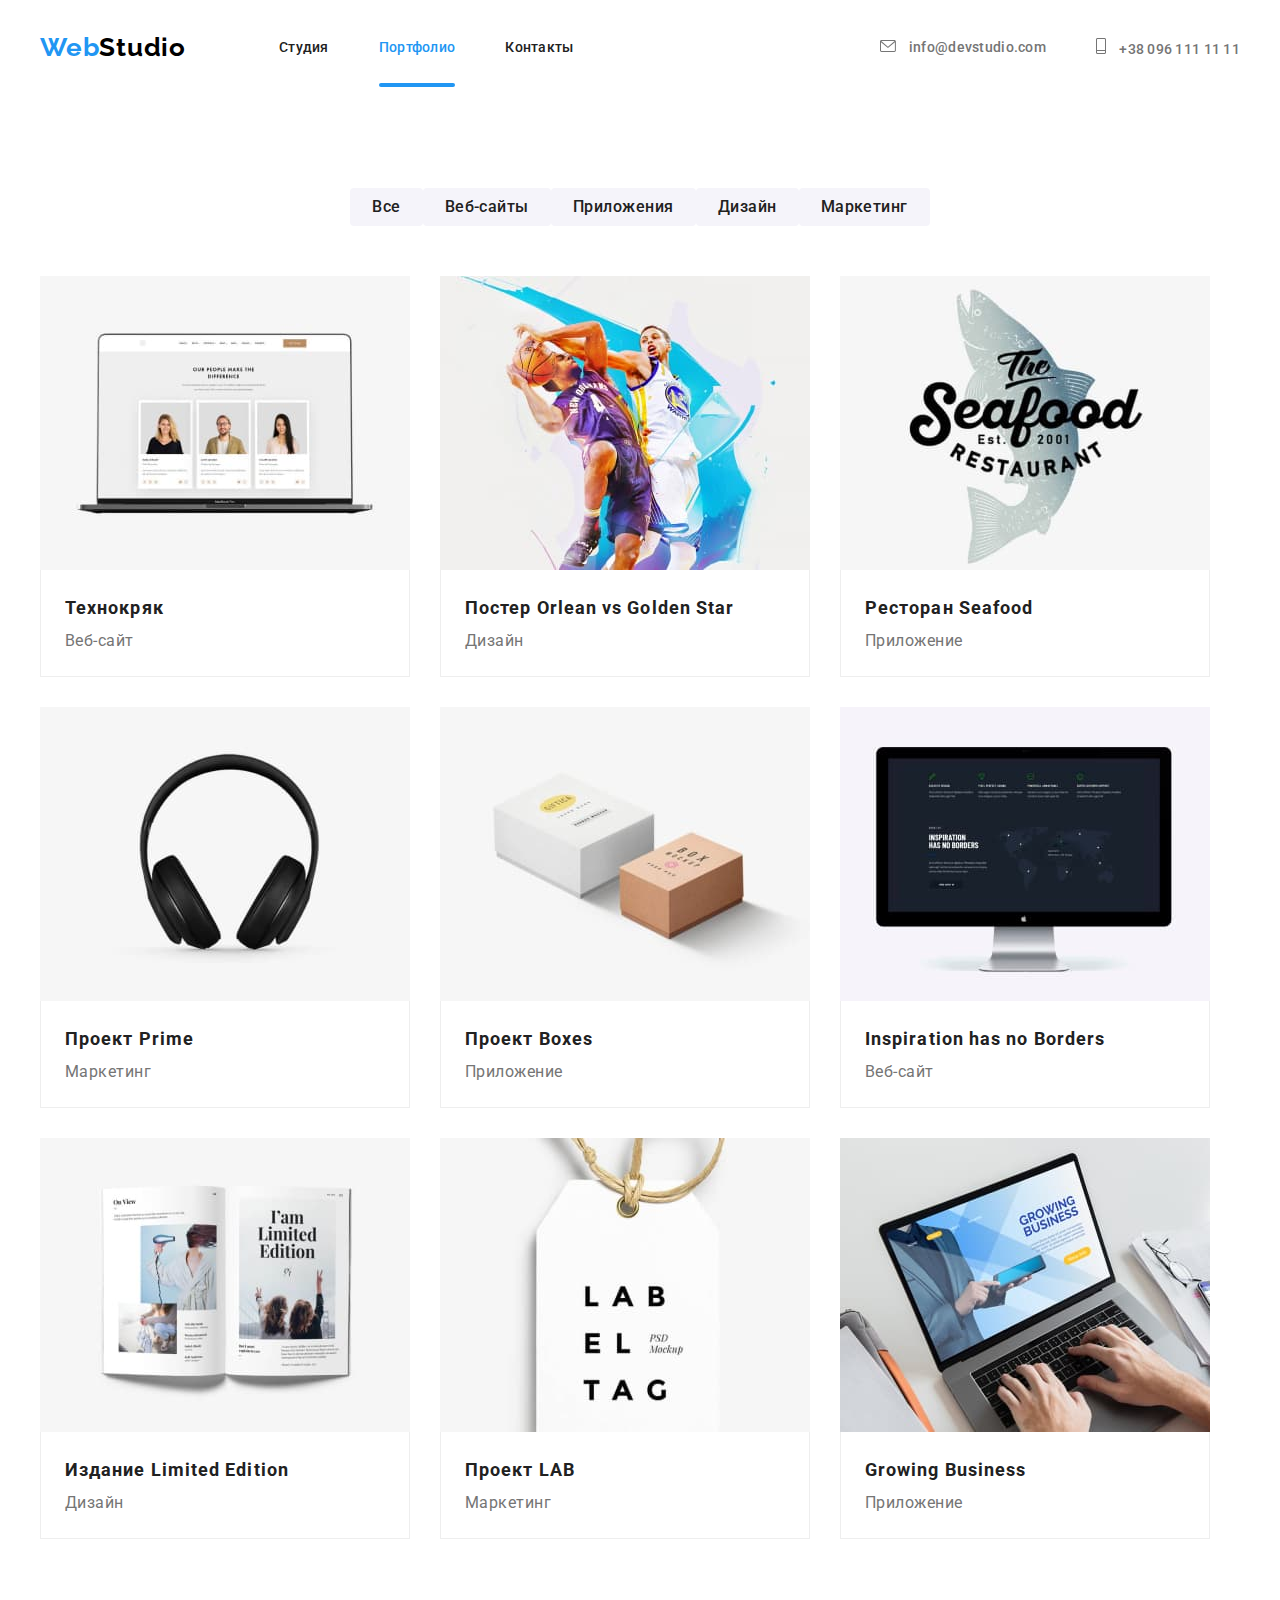
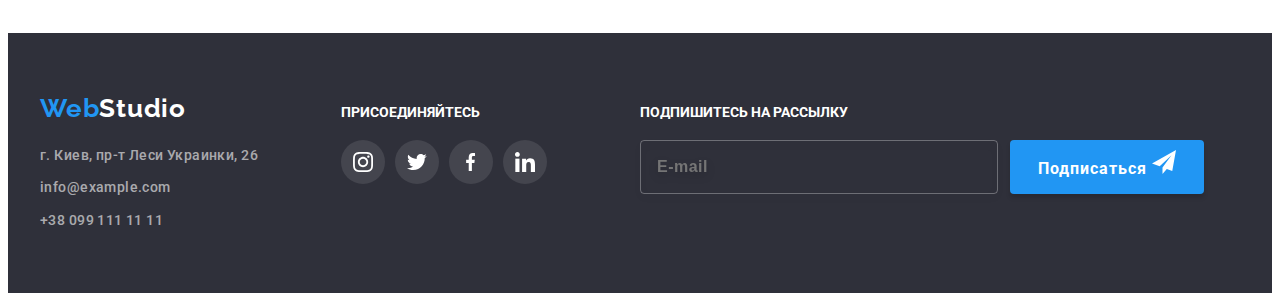
==== portfolio.html @ 8b8e260a "commit" ====
<!DOCTYPE html>
<html lang="ru">

<head>
    <meta charset="UTF-8">
    <meta http-equiv="X-UA-Compatible" content="IE=edge">
    <meta name="viewport" content="width=device-width, initial-scale=1.0">
    <title>Document</title>
    <link href="./css/style.css" rel="stylesheet" type="text/css">
    <link rel="preconnect" href="https://fonts.gstatic.com">
    <link href="https://fonts.googleapis.com/css2?family=Raleway:wght@700&family=Roboto:wght@400;500;700;900&display=swap"
        rel="stylesheet">
    <link rel="stylesheet" href="https://cdnjs.cloudflare.com/ajax/libs/modern-normalize/1.0.0/modern-normalize.min.css"
            integrity="sha512-ISS7cAi1PEhQ8jnbJpJZMd29NlhNj4AWYyLOSp2CE/CsHxTCu+r+t0D2yoJudVrd0/8fTVPUVDzY5Tvli75u/g=="
            crossorigin="anonymous" />
    <link rel="stylesheet" href="https://cdnjs.cloudflare.com/ajax/libs/animate.css/4.1.1/animate.min.css"/>
    <link href="./css/main.min.css" rel="stylesheet" type="text/css">
</head>

    <body>
        <header class="header">
            <div class="container header__container">
                <nav class="navigation"> 
                    <a href="index.html" lang="en" class="link logo">Web<span class="logo_black">Studio</span></a>
                    <ul class="list navigation__list">
                        <li  class="navigation__item "><a class="navigation__link link" href="./index.html">Студия</a></li>
                        <li  class="navigation__item "><a class="navigation__link link navigation__list--current" href="./portfolio.html">Портфолио</a></li>
                        <li  class="navigation__item "><a class="navigation__link link" href="">Контакты</a></li>
                    </ul>
                </nav>
                <ul class="contact__list">
                    <li  class="navigation__item">
                        <a class="link " href="mailto:info@devstudio.com">
                            <svg class="contact__list-icon mail">
                                <use href="./images/sprite.svg#icon-mail"></use>
                            </svg>
                            info@devstudio.com
                        </a>
                    </li>
                    <li  class="navigation__item">
                        <a class="link" href="tel:+380961111111">
                            <svg class="contact__list-icon tel">
                                <use href="./images/sprite.svg#icon-tel"></use>
                            </svg>
                            +38 096 111 11 11</a>
                    </li>
                </ul>
            </div>
        </header>

        <main>
            <section class="main-section">
                <div class="container">
                    <h1 style="display: none;" class="main-section__header" >Портфолио</h1>

                    <!-- buttons -->
                    <ul class="list buttons__list">
                        <li class=""><button class="buttons__item" type="button"> Все </button></li>
                        <li class=""><button class="buttons__item" type="button"> Веб-сайты </button></li>
                        <li class=""><button class="buttons__item" type="button"> Приложения </button></li>
                        <li class=""><button class="buttons__item" type="button"> Дизайн </button></li>
                        <li class=""><button class="buttons__item" type="button"> Маркетинг</button></li>
                        
                    </ul>
                    
                    <!-- portfolio -->
                    <ul class="list potrtfolio__list">
                        <li class=" potrtfolio__item">
                            <a href="" class="potrtfolio__link link">
                                <div class="potrtfolio__list-img">
                                <img src="./images/imgproject-1.jpg" alt="Відкритий веб-сайт" width="370" height="294">
                                <p class="overlay">Технокряк это современная площадка распространения коронавируса. 
                                    Компании используют эту платформу для цифрового шпионажа
                                    и атак на защищённые сервера конкурентов.</p>
                                </div>
                                <div class="potrtfolio__item-text">
                                    <h3 class="header-item">Технокряк</h3>
                                    <p class="text">Веб-сайт</p>
                                </div>
                            </a>
                        </li>

                        <li class=" potrtfolio__item">
                            <a href="" class="potrtfolio__link link">
                                <div class="potrtfolio__list-img">
                                <img src="./images/imgproject-2.jpg" alt="Постер з баскетболістами" width="370" height="294">
                                <p class="overlay"></p>
                                </div>
                                <div class="potrtfolio__item-text">
                                <h3 class="header-item">Постер <span lang="en">Orlean vs Golden Star</span></h3>
                                <p class="text">Дизайн</p>
                                </div>
                             </a>
                        </li>
                        <li class=" potrtfolio__item">
                            <a href="" class="potrtfolio__link link">
                                <div class="potrtfolio__list-img">
                                <img src="./images/imgproject-3.jpg" alt="Логотип ресторану" width="370" height="294">
                                <p class="overlay"></p>
                                </div>
                                <div class="potrtfolio__item-text">
                                <h3 class="header-item">Ресторан <span lang="en">Seafood</span></h3>
                                <p class="text">Приложение</p>
                                </div>
                            </a>
                        </li>
                        <li class=" potrtfolio__item">
                            <a href="" class="potrtfolio__link link">
                                <div class="potrtfolio__list-img">
                                <img src="./images/imgproject-4.jpg" alt="Навушники" width="370" height="294">
                                <p class="overlay"></p>
                                </div>
                                <div class="potrtfolio__item-text">
                                <h3 class="header-item">Проект <span lang="en">Prime</span></h3>
                                <p class="text">Маркетинг</p>
                                </div>
                            </a>
                        </li>
                        <li class=" potrtfolio__item">
                            <a href="" class="potrtfolio__link link">
                                <div class="potrtfolio__list-img">
                                <img src="./images/imgproject-5.jpg" alt="Паперові коробки" width="370" height="294">
                                <p class="overlay"></p>
                                </div>
                                <div class="potrtfolio__item-text">
                                <h3 class="header-item">Проект <span lang="en">Boxes</span></h3>
                                <p class="text">Приложение</p>
                                </div>
                            </a>
                        </li>
                        <li class=" potrtfolio__item">
                            <a href="" class="potrtfolio__link link">
                                <div class="potrtfolio__list-img">
                                <img src="./images/imgproject-6.jpg" alt="Монітор" width="370" height="294">
                                <p class="overlay"></p>
                                </div>
                                <div class="potrtfolio__item-text">
                                <h3 class="header-item" lang="en">Inspiration has no Borders</h3>
                                <p class="text">Веб-сайт</p>
                                </div>
                            </a>
                        </li>
                        <li class=" potrtfolio__item">
                            <a href="" class="potrtfolio__link link">
                                <div class="potrtfolio__list-img">
                                <img src="./images/imgproject-7.jpg" alt="Журнал" width="370" height="294">
                                <p class="overlay"></p>
                                </div>
                                <div class="potrtfolio__item-text">
                                <h3 class="header-item">Издание <span lang="en">Limited Edition</span> </h3>
                                <p class="text">Дизайн</p>
                                </div>
                            </a>
                        </li>
                        <li class=" potrtfolio__item">
                            <a href="" class="potrtfolio__link link">
                                <div class="potrtfolio__list-img">
                                <img src="./images/imgproject-8.jpg" alt="Логотип" width="370" height="294">
                                <p class="overlay"></p>
                                </div>
                                <div class="potrtfolio__item-text">
                                <h3 class="header-item">Проект <span lang="en">LAB</span></h3>
                                <p class="text">Маркетинг</p>
                                </div>
                            </a>
                        </li>
                        <li class=" potrtfolio__item">
                            <a href="" class="potrtfolio__link link">
                                <div class="potrtfolio__list-img">
                                <img src="./images/imgproject-9.jpg" alt="Розробка додатку" width="370" height="294">
                                <p class="overlay"></p>
                                </div>
                                <div class="potrtfolio__item-text">
                                <h3 class="header-item" lang="en">Growing Business</h3>
                                <p class="text">Приложение</p>
                                </div>
                            </a>
                        </li>
                    </ul>
                </div>
            </section>
        </main>


        <footer class="footer">
            <div class="container">
                <div class="column">
                    <div class="footer-contact">
                    <a href="index.html" lang="en" class="logo link">Web<span class="logo_white">Studio</span></a>
                    <address class="footer-contact__address">
                        <ul class="list footer-contact__list">
                            <li class="footer-contact__item"><a class="link address" href="https://goo.gl/maps/nZ239Puz3LvybMncA" target="_blank" rel="noopener noreferrer">г. Киев, пр-т Леси Украинки, 26</a></li>
                            <li class="footer-contact__item"><a class="link" href="mailto:info@example.com">info@example.com</a></li>
                            <li class="footer-contact__item"><a class="link" href="tel:+380991111111">+38 099 111 11 11</a></li>
                        </ul>
                    </address>
                    </div>   
                    <div class="footer-social">
                    <h1 class="footer__header">присоединяйтесь</h1>
                    <ul class="footer-social__list list">
                        <li class="footer-social__item">
                            <a href="" class="footer-social__link">
                                <svg class="footer-social__icon" width=20px height=20px>
                                    <use href="./images/sprite.svg#icon-instagram"></use>
                                </svg>
                            </a>
                        </li>
                        <li class="footer-social__item">
                            <a href="" class="footer-social__link">
                                <svg class="footer-social__icon" width=20px height=16,25px>
                                    <use href="./images/sprite.svg#icon-twiter"></use>
                                </svg>
                            </a>
                        </li>
                        <li class="footer-social__item">
                        <a href="" class="footer-social__link"> 
                            <svg class="footer-social__icon" width=10px height=20px>
                                    <use href="./images/sprite.svg#icon-fb"></use>
                                </svg>
                            </a>
                        </li>
                        <li class="footer-social__item">
                            <a href="" class="footer-social__link">
                                <svg class="footer-social__icon" width=20px height=20px>
                                    <use href="./images/sprite.svg#icon-linkedin"></use>
                                </svg>
                            </a>
                        </li>
                    </ul>
                    </div>
                    <div class="footer-form">
                    <h1 class="footer__header">Подпишитесь на рассылку</h1>
                    <form class="footer-form__form" method="POST">
                        <input name="user-email" type="email" class="footer-form__form-input" placeholder="E-mail" required >
                        <button type="submit" class="modal__but footer-form__form-btn">Подписаться
                            <svg class="footer-form__icon-send" width=24px height=24px>
                            <use href="./images/sprite.svg#footer-form__icon-send"></use>
                            </svg>
                        </button>
                    </form>
                    </div>
                </div>
            </div>
        </footer>
    </body>
        
</html>
---- css/style.css ----

---- css/main.min.css ----
:root{--accent-color: #2196f3;--text-grey-color: #757575;--text-white-color: #ffffff;--bgraund-grey-color: #2f303a;--clients-logo:#afb1b8}.visually-hidden{position:absolute !important;clip:rect(1px 1px 1px 1px);clip:rect(1px, 1px, 1px, 1px);padding:0 !important;border:0 !important;height:1px !important;width:1px !important;overflow:hidden}h1,h2,h3,h4,h5,h6,p{margin-top:0;margin-bottom:0}ul{margin-top:0;margin-bottom:0;padding-left:0}img{display:block}.link{text-decoration:none;transition-property:color;transition-duration:250ms;transition-timing-function:cubic-bezier(0.4, 0, 0.2, 1)}.list{list-style:none}body{font-family:'Roboto', 'Raleway', sans-serif;color:#212121;font-size:14px}.main-section{padding-top:100px;padding-bottom:94px}.container{width:1200px;padding-left:15px;padding-right:15px;margin:0 auto}.backdrop{position:fixed;top:0;left:0;width:100%;height:100%;background-color:rgba(0,0,0,0.2);z-index:100;opacity:1;visibility:visible;pointer-events:auto;transition:opacity 250ms linear, visibility 250ms linear}.is-hidden{opacity:0;visibility:hidden;pointer-events:none}.modal__but{font-family:inherit;font-style:normal;border:none;background:var(--accent-color);box-shadow:0px 4px 4px rgba(0,0,0,0.15);border-radius:4px;cursor:pointer;color:var(--text-white-color);font-weight:bold;font-size:16px;line-height:1.87;text-align:center;letter-spacing:0.06em}.modal__form{display:flex;flex-direction:column}.modal__head{font-size:20px;font-weight:700;text-align:center;margin-bottom:12px;line-height:2;letter-spacing:0.03em}.modal__form-input{width:100%;height:40px;border:1px solid rgba(33,33,33,0.2);box-sizing:border-box;border-radius:4px;padding-left:42px;transition-property:border-color;transition-duration:250ms;transition-timing-function:cubic-bezier(0.4, 0, 0.2, 1);margin-top:4px}.modal__form-input:focus{border-color:var(--accent-color);outline:none}.modal__form-input:hover{cursor:pointer;outline:none}.modal__form-input:focus+.modal__form-icon{fill:var(--accent-color)}.modal__form-field{font-size:12px;line-height:1.16;letter-spacing:0.01em;color:#757575;position:relative;margin-bottom:10px}.modal__form-icon{position:absolute;width:12px;height:12px;top:50%;left:14px;transition-property:fill;transition-duration:250ms;transition-timing-function:cubic-bezier(0.4, 0, 0.2, 1)}.modal__form-messege{margin-top:4px;width:100%;height:120px;border:1px solid rgba(33,33,33,0.2);box-sizing:border-box;border-radius:4px;resize:none;padding:12px 16px;transition-property:border-color;transition-duration:250ms;transition-timing-function:cubic-bezier(0.4, 0, 0.2, 1)}.modal__form-messege:focus{border-color:var(--accent-color);outline:none}.modal__form-messege::placeholder{font-size:14px;color:rgba(117,117,117,0.5)}.modal__form-checkbox-policy{font-size:14px;line-height:1.7px;color:#757575;margin-left:13px;letter-spacing:0.03em}.modal__form-checkbox-policy::before{display:inline-block;vertical-align:middle;content:"";width:16px;height:15px;border:1px solid;border-color:var(--text-grey-color);border-radius:2px;margin-right:7px}.modal__form-checkbox:checked+.modal__form-checkbox-policy::before{background-color:var(--accent-color);background-image:url(../images/checkbox.svg);background-size:contain;background-repeat:no-repeat;background-position:center;border:transparent}.modal__form-checkbox:focus+.modal__form-checkbox-policy::before{border-color:var(--accent-color)}.modal__form-checkbox-policy-link{color:var(--accent-color)}.form__but{padding:10px 55px 10px 56px;margin-top:30px;align-self:center}.modal{position:absolute;top:50%;left:50%;transform:translate(-50%, -50%);width:528px;height:581px;background-color:var(--text-white-color);box-shadow:0px 1px 3px rgba(0,0,0,0.12),0px 1px 1px rgba(0,0,0,0.14),0px 2px 1px rgba(0,0,0,0.2);border-radius:4px;padding:40px 40px 40px 40px}.modal__close-btn{position:absolute;width:30px;height:30px;right:8px;top:8px;background-color:#FFFFFF;border:1px solid rgba(0,0,0,0.1);border-radius:50%;padding:0;cursor:pointer;transition-property:fill;transition-duration:250ms;transition-timing-function:cubic-bezier(0.4, 0, 0.2, 1)}.modal__close-btn:hover{border:1px solid #2196f3}.modal__close-btn:hover .modal__close-btn-icon{fill:var(--accent-color)}.social-list{display:flex;justify-content:space-between;margin-top:16px}.footer-social__list{display:flex}.footer-social__list .footer-social__item:not(:last-child){margin-right:10px}.social-icon{fill:#AFB1B8;transition-property:fill;transition-duration:250ms;transition-timing-function:cubic-bezier(0.4, 0, 0.2, 1)}.footer-social__icon{fill:var(--text-white-color)}.social-list__link{display:flex;justify-content:center;align-items:center;width:44px;height:44px;border-radius:50%;background-color:#FFFFFF;transition-property:background-color;transition-duration:250ms;transition-timing-function:cubic-bezier(0.4, 0, 0.2, 1)}.social-list__link:hover,.social-list__link:focus{background-color:var(--accent-color)}.social-list__link:hover:hover .social-icon,.social-list__link:hover:focus .social-icon,.social-list__link:focus:hover .social-icon,.social-list__link:focus:focus .social-icon{fill:var(--text-white-color)}.footer-social__link{display:flex;justify-content:center;align-items:center;width:44px;height:44px;border-radius:50%;background-color:rgba(255,255,255,0.1);transition-property:background-color;transition-duration:250ms;transition-timing-function:cubic-bezier(0.4, 0, 0.2, 1)}.footer-social__link:hover,.footer-social__link:focus{background-color:var(--accent-color)}.logo{font-family:Raleway;font-weight:bold;font-size:26px;line-height:1.19;letter-spacing:0.03em;color:var(--accent-color);text-decoration:none}.logo_white{color:white}.logo_black{color:black}.main-section{display:flex;flex-direction:column}.buttons__item{font-family:inherit;font-style:normal;background-color:#f5f4fa;border-radius:4px;border:none;cursor:pointer;font-weight:500;font-size:16px;line-height:1.62;text-align:center;letter-spacing:0.03em;color:#212121;transition-property:box-shadow, color, background-color;transition-duration:250ms;transition-timing-function:cubic-bezier(0.4, 0, 0.2, 1);padding-top:6px;padding-bottom:6px;padding-left:22px;padding-right:22px}.buttons__item:hover,.buttons__item:focus{background-color:var(--accent-color);box-shadow:0px 3px 1px rgba(0,0,0,0.1),0px 1px 2px rgba(0,0,0,0.08),0px 2px 2px rgba(0,0,0,0.12);border-radius:4px;border:none;color:var(--text-white-color)}.buttons__list{display:flex;margin:0;justify-content:center;margin-bottom:50px}.buttons__list .:not(:last-child){margin-right:8px}.clients__header{font-size:36px;line-height:1.17;text-align:center;letter-spacing:0.03em}.clients{padding-top:94px;padding-bottom:94px}.clients-list{display:flex;justify-content:space-between;margin-top:50px}.clients__link{display:flex;align-items:center;justify-content:center;width:170px;height:92px;border:1px solid var(--clients-logo);border-radius:4px;fill:var(--clients-logo);transition-property:fill, border-color;transition-duration:250ms;transition-timing-function:cubic-bezier(0.4, 0, 0.2, 1)}.clients__link:hover,.clients__link:focus{fill:var(--accent-color);border-color:var(--accent-color);cursor:pointer}.header{background:white;margin-left:0px;margin-top:0px}.header .contact__list{margin-left:auto}.border-header{border:1px solid #ececec}.header__container{display:flex;align-items:center}.header__container .logo{padding-top:24px;margin-right:93px;padding-bottom:25px}.navigation__item:not(:last-child){margin-right:50px}.contact__list{display:flex;align-items:center;list-style:none;font-weight:500;line-height:1.14;letter-spacing:0.02em}.contact__list .link{padding-top:32px;padding-bottom:32px;color:var(--text-grey-color)}.contact__list .mail{width:16px;height:12px}.contact__list .tel{width:10px;height:16px}.contact__list-icon{fill:var(--text-grey-color);margin-right:10px;transition-property:fill;transition-duration:250ms;transition-timing-function:cubic-bezier(0.4, 0, 0.2, 1)}.contact__list .navigation__item:hover .contact__list-icon,.contact__list .navigation__item:focus .contact__list-icon{fill:var(--accent-color)}.potrtfolio__list{display:flex;flex-wrap:wrap;margin-left:-30px;margin-top:-30px}.potrtfolio__list .header-item{font-size:18px;line-height:2;letter-spacing:0.06em}.potrtfolio__list .text{font-size:16px;line-height:1.87;letter-spacing:0.03em;color:var(--text-grey-color)}.potrtfolio__item{margin-left:30px;margin-top:30px}.potrtfolio__item-text{color:#212121;background-color:var(--text-white-color);padding:20px 24px;border:1px;border-style:none solid solid solid;border-color:#eeeeee}.potrtfolio__list-img{position:relative;overflow:hidden}.potrtfolio__link{display:block}.potrtfolio__link:hover,.potrtfolio__link:focus{box-shadow:0px 1px 1px rgba(0,0,0,0.12),0px 4px 4px rgba(0,0,0,0.06),1px 4px 6px rgba(0,0,0,0.16)}.overlay{position:absolute;top:0;left:0;width:370px;height:294px;font-size:18px;line-height:1.56;letter-spacing:0.03em;color:var(--text-white-color);background-color:rgba(33,150,243,0.9);padding:63px 24px 63px 24px;overflow:auto;transform:translateY(101%);transition:transform 250ms cubic-bezier(0.4, 0, 0.2, 1)}.potrtfolio__link:hover .overlay,.potrtfolio__link:focus .overlay{transform:translateY(0%)}.navigation{display:flex;align-items:center}.navigation__link{padding-top:32px;padding-bottom:32px}.navigation__list{list-style:none;font-weight:500;line-height:1.14;letter-spacing:0.02em;display:flex;align-items:center}.navigation__list .link{color:#212121}.navigation__list .navigation__list--current{color:var(--accent-color)}.navigation__list--current{position:relative}.navigation__list--current:after{display:block;position:absolute;content:"";left:0px;bottom:0px;width:100%;height:4px;background-color:var(--accent-color);border-radius:2px}.link{transition-property:color;transition-duration:250ms;transition-timing-function:cubic-bezier(0.4, 0, 0.2, 1)}.link:hover,.link:focus{color:var(--accent-color)}.hero{background:var(--bgraund-grey-color);background-image:linear-gradient(rgba(47,48,58,0.4), rgba(47,48,58,0.4)),url("../images/bg.jpg ");background-size:cover;padding-top:200px;padding-bottom:200px;padding-left:0px;padding-right:0px;text-align:center}.hero__header{font-weight:900;font-size:44px;line-height:1.36;letter-spacing:0.06em;text-transform:uppercase;color:var(--text-white-color);margin:0 auto;max-width:696px;margin-bottom:30px}.hero__btn{padding:10px 32px 10px 32px}.our-team__header{font-size:36px;line-height:1.17;text-align:center;letter-spacing:0.03em;margin-bottom:50px}.our-team{background:#f5f4fa;padding-top:94px;padding-bottom:94px}.our-team__text{padding-top:30px;padding-bottom:30px;background:var(--text-white-color);padding-left:32px;padding-right:32px}.our-team__item{box-shadow:0px 1px 3px rgba(0,0,0,0.12),0px 1px 1px rgba(0,0,0,0.14),0px 2px 1px rgba(0,0,0,0.2);border-radius:0px 0px 4px 4px;margin-left:30px;margin-top:30px}.our-team__list{display:flex;flex-wrap:wrap;margin-left:-30px;margin-top:-30px}.our-team__list .header-item{font-size:16px;line-height:1.19;text-align:center;letter-spacing:0.03em;text-transform:uppercase}.our-team__list .text{color:var(--text-grey-color);font-size:16px;line-height:1.19;text-align:center;letter-spacing:0.03em}.services{padding-bottom:94px}.services__header{margin-bottom:50px;font-size:36px;line-height:1.17;text-align:center;letter-spacing:0.03em}.services__list{display:flex;flex-wrap:wrap;margin-left:-30px;margin-top:-30px}.services__item{margin-left:30px;margin-top:30px;position:relative}.services__text{position:absolute;width:370px;height:70px;bottom:0;background-color:rgba(47,48,58,0.8);font-weight:bold;font-size:14px;line-height:1.14;text-align:center;letter-spacing:0.03em;text-transform:uppercase;color:#FFFFFF;padding-top:27px;padding-bottom:27px}.specifics__list{display:flex;flex-wrap:wrap;margin-left:-30px;margin-top:-30px}.specifics__list .header-item{line-height:1.14;letter-spacing:0.03em;text-transform:uppercase}.specifics__list .text{line-height:1.71;letter-spacing:0.03em;color:var(--text-grey-color)}.specifics{padding-top:94px;padding-bottom:94px}.specifics__item{margin-left:30px;margin-top:30px;max-width:270px}.specifics__list-icons{display:flex;flex-wrap:wrap;margin-left:-30px;margin-top:-30px;margin-bottom:30px}.specifics__item-icon{display:flex;justify-content:center;align-items:center;width:270px;height:120px;background-color:#F5F4FA;border-radius:4px;margin-bottom:30px}.footer{padding-top:60px;padding-bottom:60px;background:var(--bgraund-grey-color)}.footer .logo{display:block;margin-bottom:20px}.footer-contact__item:not(:last-child){margin-bottom:9px}.column{display:flex;align-items:baseline}.footer-contact{width:231px;margin-right:70px}.footer-social{margin-right:93px}.footer__header{font-weight:700;font-size:14px;line-height:1.17;text-transform:uppercase;color:var(--text-white-color);margin-bottom:20px}.footer-form__form{display:flex;justify-content:center}.footer-form__form-btn{position:relative;font-weight:bold;padding:10px 28px;margin-left:12px}.footer-form__form-input{background-color:transparent;width:358px;font-size:16px;font-weight:700;line-height:1.25;letter-spacing:0.03em;color:rgba(255,255,255,0.6);border:1px solid rgba(255,255,255,0.3);box-sizing:border-box;filter:drop-shadow(0px 4px 4px rgba(0,0,0,0.15));border-radius:4px;padding-left:16px;padding-top:15px;padding-bottom:15px}.footer-form__icon-send{fill:var(--text-white-color)}.footer-contact__list{list-style:none;font-weight:500;line-height:1.14;letter-spacing:0.02em}.footer-contact__list .link{line-height:1.71;letter-spacing:0.03em;color:rgba(255,255,255,0.6)}.footer-contact__list .link:hover,.footer-contact__list .link:focus{color:var(--accent-color)}.footer-contact__list .link .address{color:var(--text-white-color)}.footer-contact__address{font-style:normal}
/*# sourceMappingURL=main.min.css.map */
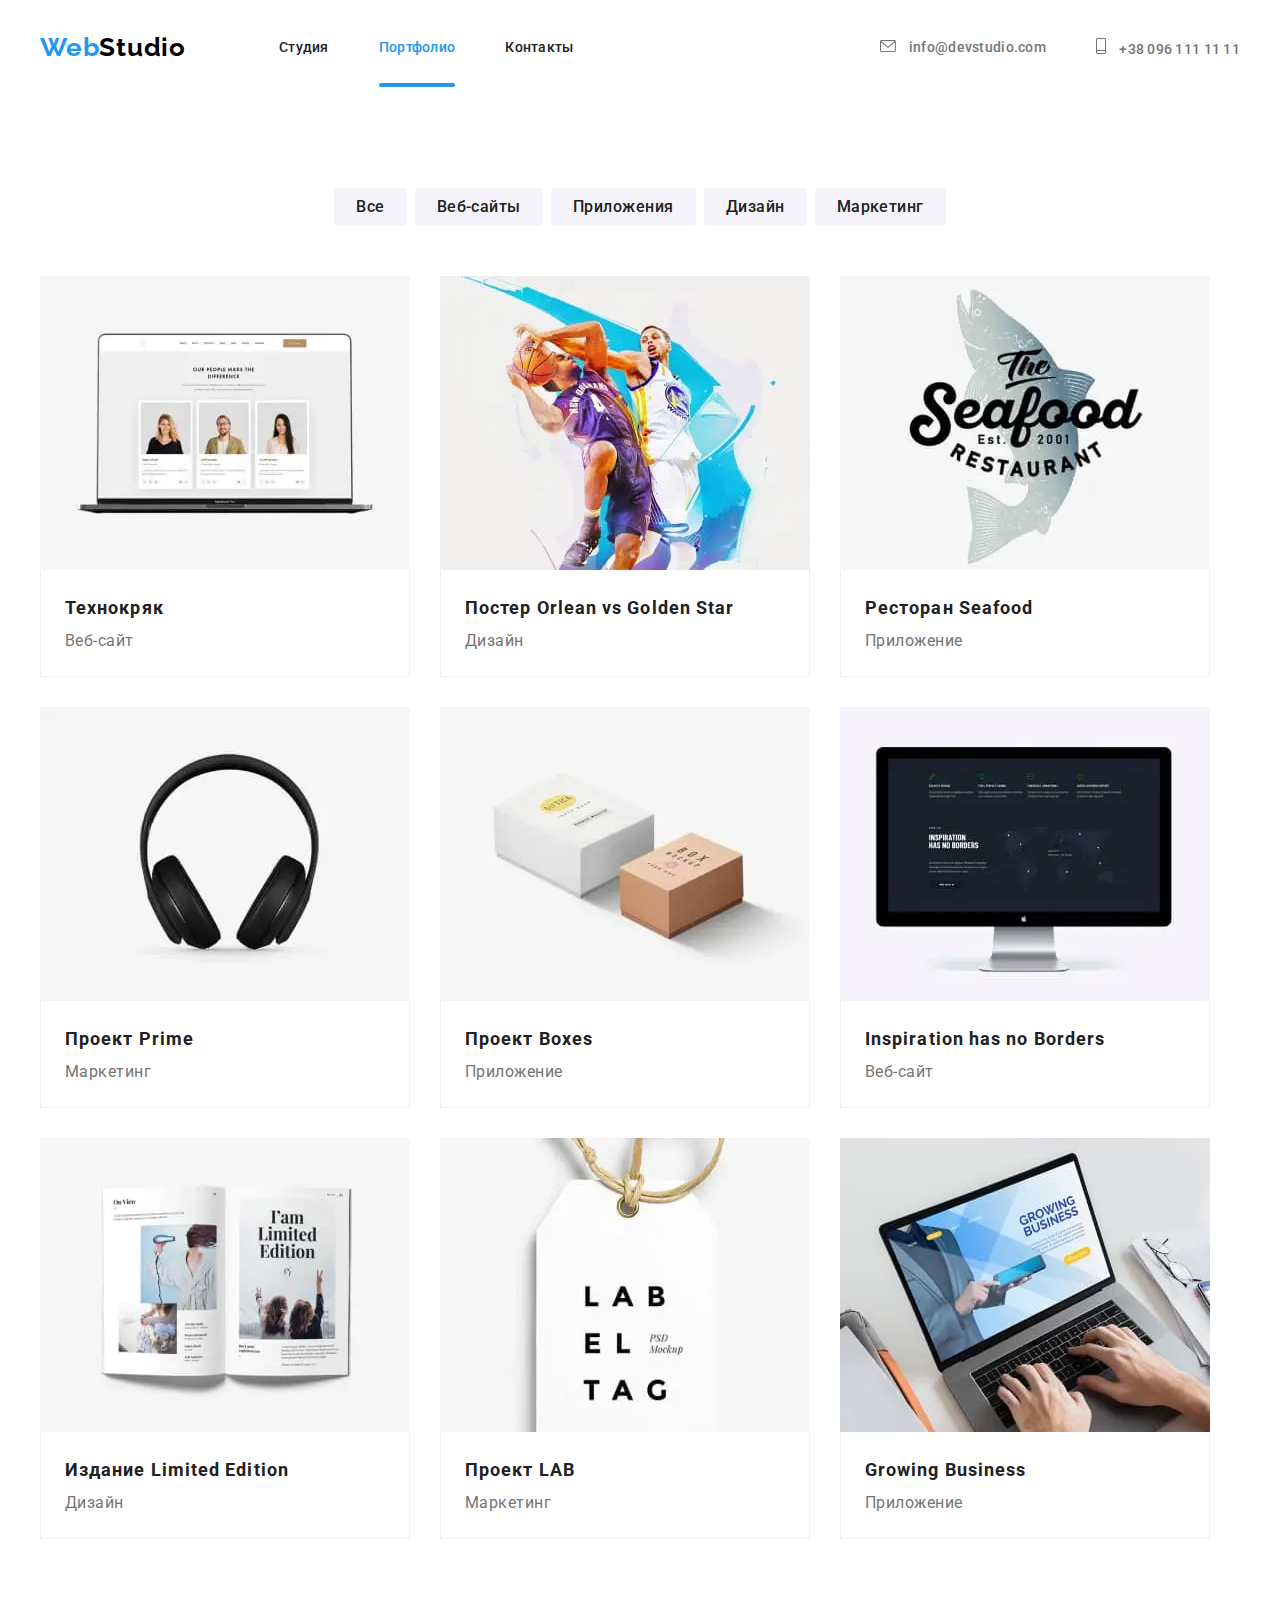
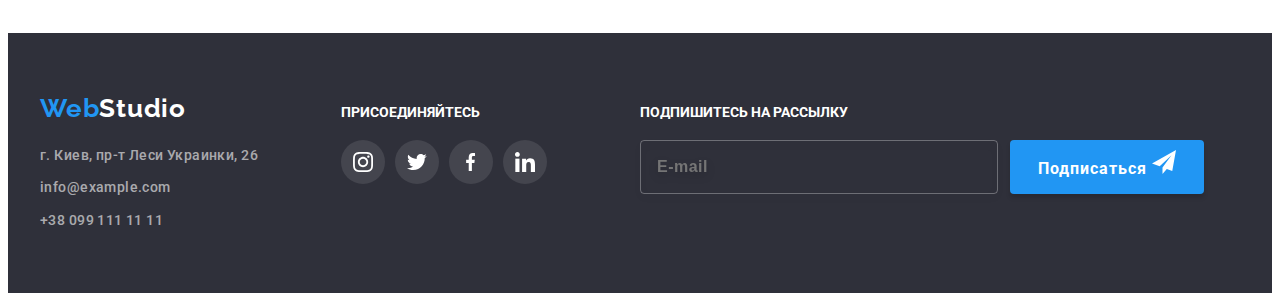
==== commit c43fdcec: "commit" ====
--- a/portfolio.html
+++ b/portfolio.html
@@ -68,7 +68,20 @@
                         <li class=" potrtfolio__item">
                             <a href="" class="potrtfolio__link link">
                                 <div class="potrtfolio__list-img">
-                                <img src="./images/imgproject-1.jpg" alt="Відкритий веб-сайт" width="370" height="294">
+                                    <picture class="picture">
+
+                                        <source srcset="./images/imgproject-1.webp 1x, ./images/imgproject-1@2x.webp 2x" media="(min-width: 1200px)" type="image/webp">
+                                        <source srcset="./images/imgproject-1.jpg 1x, ./images/imgproject-1@2x.jpg 2x" media="(min-width: 1200px)">
+        
+                                        <source srcset="./images/imgproject-1tablet.webp 1x, ./images/imgproject-1tablet@2x.webp 2x" media="(min-width: 768px)" type="image/webp">
+                                        <source srcset="./images/imgproject-1tablet.jpg 1x, ./images/imgproject-1tablet@2x.jpg 2x" media="(min-width: 768px)">
+        
+                                        <source srcset="./images/imgproject-1mob.webp 1x, ./images/imgproject-1mob@2x.webp 2x" media="(min-width: 280px)" type="image/webp">
+                                        <source srcset="./images/imgproject-1mob.jpg 1x, ./images/imgproject-1mob@2x.jpg 2x" media="(min-width: 280px)">
+                                        
+                                        <img src="./images/imgproject-1mob.jpg" alt="Відкритий веб-сайт" width="370" height="294">
+                                    </picture>
+
                                 <p class="overlay">Технокряк это современная площадка распространения коронавируса. 
                                     Компании используют эту платформу для цифрового шпионажа
                                     и атак на защищённые сервера конкурентов.</p>
@@ -83,7 +96,21 @@
                         <li class=" potrtfolio__item">
                             <a href="" class="potrtfolio__link link">
                                 <div class="potrtfolio__list-img">
-                                <img src="./images/imgproject-2.jpg" alt="Постер з баскетболістами" width="370" height="294">
+
+                                    <picture class="picture">
+
+                                        <source srcset="./images/imgproject-2.webp 1x, ./images/imgproject-2@2x.webp 2x" media="(min-width: 1200px)" type="image/webp">
+                                        <source srcset="./images/imgproject-2.jpg 1x, ./images/imgproject-2@2x.jpg 2x" media="(min-width: 1200px)">
+        
+                                        <source srcset="./images/imgproject-2tablet.webp 1x, ./images/imgproject-2tablet@2x.webp 2x" media="(min-width: 768px)" type="image/webp">
+                                        <source srcset="./images/imgproject-2tablet.jpg 1x, ./images/imgproject-2tablet@2x.jpg 2x" media="(min-width: 768px)">
+        
+                                        <source srcset="./images/imgproject-2mob.webp 1x, ./images/imgproject-2mob@2x.webp 2x" media="(min-width: 280px)" type="image/webp">
+                                        <source srcset="./images/imgproject-2mob.jpg 1x, ./images/imgproject-2mob@2x.jpg 2x" media="(min-width: 280px)">
+                                        
+                                        <img src="./images/imgproject-2mob.jpg" alt="Постер з баскетболістами" width="370" height="294">
+                                    </picture>
+
                                 <p class="overlay"></p>
                                 </div>
                                 <div class="potrtfolio__item-text">
@@ -95,7 +122,21 @@
                         <li class=" potrtfolio__item">
                             <a href="" class="potrtfolio__link link">
                                 <div class="potrtfolio__list-img">
-                                <img src="./images/imgproject-3.jpg" alt="Логотип ресторану" width="370" height="294">
+
+                                    <picture class="picture">
+
+                                        <source srcset="./images/imgproject-3.webp 1x, ./images/imgproject-3@2x.webp 2x" media="(min-width: 1200px)" type="image/webp">
+                                        <source srcset="./images/imgproject-3.jpg 1x, ./images/imgproject-3@2x.jpg 2x" media="(min-width: 1200px)">
+        
+                                        <source srcset="./images/imgproject-3tablet.webp 1x, ./images/imgproject-3tablet@2x.webp 2x" media="(min-width: 768px)" type="image/webp">
+                                        <source srcset="./images/imgproject-3tablet.jpg 1x, ./images/imgproject-3tablet@2x.jpg 2x" media="(min-width: 768px)">
+        
+                                        <source srcset="./images/imgproject-3mob.webp 1x, ./images/imgproject-3mob@2x.webp 2x" media="(min-width: 280px)" type="image/webp">
+                                        <source srcset="./images/imgproject-3mob.jpg 1x, ./images/imgproject-3mob@2x.jpg 2x" media="(min-width: 280px)">
+                                        
+                                        <img src="./images/imgproject-3mob.jpg" alt="Логотип ресторану" width="370" height="294">
+                                    </picture>
+
                                 <p class="overlay"></p>
                                 </div>
                                 <div class="potrtfolio__item-text">
@@ -107,7 +148,21 @@
                         <li class=" potrtfolio__item">
                             <a href="" class="potrtfolio__link link">
                                 <div class="potrtfolio__list-img">
-                                <img src="./images/imgproject-4.jpg" alt="Навушники" width="370" height="294">
+
+                                    <picture class="picture">
+
+                                        <source srcset="./images/imgproject-4.webp 1x, ./images/imgproject-4@2x.webp 2x" media="(min-width: 1200px)" type="image/webp">
+                                        <source srcset="./images/imgproject-4.jpg 1x, ./images/imgproject-4@2x.jpg 2x" media="(min-width: 1200px)">
+        
+                                        <source srcset="./images/imgproject-4tablet.webp 1x, ./images/imgproject-4tablet@2x.webp 2x" media="(min-width: 768px)" type="image/webp">
+                                        <source srcset="./images/imgproject-4tablet.jpg 1x, ./images/imgproject-4tablet@2x.jpg 2x" media="(min-width: 768px)">
+        
+                                        <source srcset="./images/imgproject-4mob.webp 1x, ./images/imgproject-4mob@2x.webp 2x" media="(min-width: 280px)" type="image/webp">
+                                        <source srcset="./images/imgproject-4mob.jpg 1x, ./images/imgproject-4mob@2x.jpg 2x" media="(min-width: 280px)">
+                                        
+                                        <img src="./images/imgproject-4mob.jpg" alt="Навушники" width="370" height="294">
+                                    </picture>
+
                                 <p class="overlay"></p>
                                 </div>
                                 <div class="potrtfolio__item-text">
@@ -119,7 +174,21 @@
                         <li class=" potrtfolio__item">
                             <a href="" class="potrtfolio__link link">
                                 <div class="potrtfolio__list-img">
-                                <img src="./images/imgproject-5.jpg" alt="Паперові коробки" width="370" height="294">
+
+                                    <picture class="picture">
+
+                                        <source srcset="./images/imgproject-5.webp 1x, ./images/imgproject-5@2x.webp 2x" media="(min-width: 1200px)" type="image/webp">
+                                        <source srcset="./images/imgproject-5.jpg 1x, ./images/imgproject-5@2x.jpg 2x" media="(min-width: 1200px)">
+        
+                                        <source srcset="./images/imgproject-5tablet.webp 1x, ./images/imgproject-5tablet@2x.webp 2x" media="(min-width: 768px)" type="image/webp">
+                                        <source srcset="./images/imgproject-5tablet.jpg 1x, ./images/imgproject-5tablet@2x.jpg 2x" media="(min-width: 768px)">
+        
+                                        <source srcset="./images/imgproject-5mob.webp 1x, ./images/imgproject-5mob@2x.webp 2x" media="(min-width: 280px)" type="image/webp">
+                                        <source srcset="./images/imgproject-5mob.jpg 1x, ./images/imgproject-5mob@2x.jpg 2x" media="(min-width: 280px)">
+                                        
+                                        <img src="./images/imgproject-5mob.jpg" alt="Паперові коробки" width="370" height="294">
+                                    </picture>
+
                                 <p class="overlay"></p>
                                 </div>
                                 <div class="potrtfolio__item-text">
@@ -131,7 +200,21 @@
                         <li class=" potrtfolio__item">
                             <a href="" class="potrtfolio__link link">
                                 <div class="potrtfolio__list-img">
-                                <img src="./images/imgproject-6.jpg" alt="Монітор" width="370" height="294">
+                                    
+                                    <picture class="picture">
+
+                                        <source srcset="./images/imgproject-6.webp 1x, ./images/imgproject-6@2x.webp 2x" media="(min-width: 1200px)" type="image/webp">
+                                        <source srcset="./images/imgproject-6.jpg 1x, ./images/imgproject-6@2x.jpg 2x" media="(min-width: 1200px)">
+        
+                                        <source srcset="./images/imgproject-6tablet.webp 1x, ./images/imgproject-6tablet@2x.webp 2x" media="(min-width: 768px)" type="image/webp">
+                                        <source srcset="./images/imgproject-6tablet.jpg 1x, ./images/imgproject-6tablet@2x.jpg 2x" media="(min-width: 768px)">
+        
+                                        <source srcset="./images/imgproject-6mob.webp 1x, ./images/imgproject-6mob@2x.webp 2x" media="(min-width: 280px)" type="image/webp">
+                                        <source srcset="./images/imgproject-6mob.jpg 1x, ./images/imgproject-6mob@2x.jpg 2x" media="(min-width: 280px)">
+                                        
+                                        <img src="./images/imgproject-6mob.jpg" alt="Монітор" width="370" height="294">
+                                    </picture>
+                                
                                 <p class="overlay"></p>
                                 </div>
                                 <div class="potrtfolio__item-text">
@@ -143,7 +226,21 @@
                         <li class=" potrtfolio__item">
                             <a href="" class="potrtfolio__link link">
                                 <div class="potrtfolio__list-img">
-                                <img src="./images/imgproject-7.jpg" alt="Журнал" width="370" height="294">
+
+                                    <picture class="picture">
+
+                                        <source srcset="./images/imgproject-7.webp 1x, ./images/imgproject-7@2x.webp 2x" media="(min-width: 1200px)" type="image/webp">
+                                        <source srcset="./images/imgproject-7.jpg 1x, ./images/imgproject-7@2x.jpg 2x" media="(min-width: 1200px)">
+        
+                                        <source srcset="./images/imgproject-7tablet.webp 1x, ./images/imgproject-7tablet@2x.webp 2x" media="(min-width: 768px)" type="image/webp">
+                                        <source srcset="./images/imgproject-7tablet.jpg 1x, ./images/imgproject-7tablet@2x.jpg 2x" media="(min-width: 768px)">
+        
+                                        <source srcset="./images/imgproject-7mob.webp 1x, ./images/imgproject-7mob@2x.webp 2x" media="(min-width: 280px)" type="image/webp">
+                                        <source srcset="./images/imgproject-7mob.jpg 1x, ./images/imgproject-7mob@2x.jpg 2x" media="(min-width: 280px)">
+                                        
+                                        <img src="./images/imgproject-7mob.jpg" alt="Журнал" width="370" height="294">
+                                    </picture>
+
                                 <p class="overlay"></p>
                                 </div>
                                 <div class="potrtfolio__item-text">
@@ -155,7 +252,21 @@
                         <li class=" potrtfolio__item">
                             <a href="" class="potrtfolio__link link">
                                 <div class="potrtfolio__list-img">
-                                <img src="./images/imgproject-8.jpg" alt="Логотип" width="370" height="294">
+
+                                    <picture class="picture">
+
+                                        <source srcset="./images/imgproject-8.webp 1x, ./images/imgproject-8@2x.webp 2x" media="(min-width: 1200px)" type="image/webp">
+                                        <source srcset="./images/imgproject-8.jpg 1x, ./images/imgproject-8@2x.jpg 2x" media="(min-width: 1200px)">
+        
+                                        <source srcset="./images/imgproject-8tablet.webp 1x, ./images/imgproject-8tablet@2x.webp 2x" media="(min-width: 768px)" type="image/webp">
+                                        <source srcset="./images/imgproject-8tablet.jpg 1x, ./images/imgproject-8tablet@2x.jpg 2x" media="(min-width: 768px)">
+        
+                                        <source srcset="./images/imgproject-8mob.webp 1x, ./images/imgproject-8mob@2x.webp 2x" media="(min-width: 280px)" type="image/webp">
+                                        <source srcset="./images/imgproject-8mob.jpg 1x, ./images/imgproject-8mob@2x.jpg 2x" media="(min-width: 280px)">
+                                        
+                                        <img src="./images/imgproject-8mob.jpg" alt="Логотип" width="370" height="294">
+                                    </picture>
+
                                 <p class="overlay"></p>
                                 </div>
                                 <div class="potrtfolio__item-text">
@@ -167,7 +278,21 @@
                         <li class=" potrtfolio__item">
                             <a href="" class="potrtfolio__link link">
                                 <div class="potrtfolio__list-img">
-                                <img src="./images/imgproject-9.jpg" alt="Розробка додатку" width="370" height="294">
+
+                                    <picture class="picture">
+
+                                        <source srcset="./images/imgproject-9.webp 1x, ./images/imgproject-9@2x.webp 2x" media="(min-width: 1200px)" type="image/webp">
+                                        <source srcset="./images/imgproject-9.jpg 1x, ./images/imgproject-9@2x.jpg 2x" media="(min-width: 1200px)">
+        
+                                        <source srcset="./images/imgproject-9tablet.webp 1x, ./images/imgproject-9tablet@2x.webp 2x" media="(min-width: 768px)" type="image/webp">
+                                        <source srcset="./images/imgproject-9tablet.jpg 1x, ./images/imgproject-9tablet@2x.jpg 2x" media="(min-width: 768px)">
+        
+                                        <source srcset="./images/imgproject-9mob.webp 1x, ./images/imgproject-9mob@2x.webp 2x" media="(min-width: 280px)" type="image/webp">
+                                        <source srcset="./images/imgproject-9mob.jpg 1x, ./images/imgproject-9mob@2x.jpg 2x" media="(min-width: 280px)">
+                                        
+                                        <img src="./images/imgproject-9mob.jpg" alt="Розробка додатку" width="370" height="294">
+                                    </picture>
+
                                 <p class="overlay"></p>
                                 </div>
                                 <div class="potrtfolio__item-text">
--- a/css/main.min.css
+++ b/css/main.min.css
@@ -1,2 +1,2 @@
-:root{--accent-color: #2196f3;--text-grey-color: #757575;--text-white-color: #ffffff;--bgraund-grey-color: #2f303a;--clients-logo:#afb1b8}.visually-hidden{position:absolute !important;clip:rect(1px 1px 1px 1px);clip:rect(1px, 1px, 1px, 1px);padding:0 !important;border:0 !important;height:1px !important;width:1px !important;overflow:hidden}h1,h2,h3,h4,h5,h6,p{margin-top:0;margin-bottom:0}ul{margin-top:0;margin-bottom:0;padding-left:0}img{display:block}.link{text-decoration:none;transition-property:color;transition-duration:250ms;transition-timing-function:cubic-bezier(0.4, 0, 0.2, 1)}.list{list-style:none}body{font-family:'Roboto', 'Raleway', sans-serif;color:#212121;font-size:14px}.main-section{padding-top:100px;padding-bottom:94px}.container{width:1200px;padding-left:15px;padding-right:15px;margin:0 auto}.backdrop{position:fixed;top:0;left:0;width:100%;height:100%;background-color:rgba(0,0,0,0.2);z-index:100;opacity:1;visibility:visible;pointer-events:auto;transition:opacity 250ms linear, visibility 250ms linear}.is-hidden{opacity:0;visibility:hidden;pointer-events:none}.modal__but{font-family:inherit;font-style:normal;border:none;background:var(--accent-color);box-shadow:0px 4px 4px rgba(0,0,0,0.15);border-radius:4px;cursor:pointer;color:var(--text-white-color);font-weight:bold;font-size:16px;line-height:1.87;text-align:center;letter-spacing:0.06em}.modal__form{display:flex;flex-direction:column}.modal__head{font-size:20px;font-weight:700;text-align:center;margin-bottom:12px;line-height:2;letter-spacing:0.03em}.modal__form-input{width:100%;height:40px;border:1px solid rgba(33,33,33,0.2);box-sizing:border-box;border-radius:4px;padding-left:42px;transition-property:border-color;transition-duration:250ms;transition-timing-function:cubic-bezier(0.4, 0, 0.2, 1);margin-top:4px}.modal__form-input:focus{border-color:var(--accent-color);outline:none}.modal__form-input:hover{cursor:pointer;outline:none}.modal__form-input:focus+.modal__form-icon{fill:var(--accent-color)}.modal__form-field{font-size:12px;line-height:1.16;letter-spacing:0.01em;color:#757575;position:relative;margin-bottom:10px}.modal__form-icon{position:absolute;width:12px;height:12px;top:50%;left:14px;transition-property:fill;transition-duration:250ms;transition-timing-function:cubic-bezier(0.4, 0, 0.2, 1)}.modal__form-messege{margin-top:4px;width:100%;height:120px;border:1px solid rgba(33,33,33,0.2);box-sizing:border-box;border-radius:4px;resize:none;padding:12px 16px;transition-property:border-color;transition-duration:250ms;transition-timing-function:cubic-bezier(0.4, 0, 0.2, 1)}.modal__form-messege:focus{border-color:var(--accent-color);outline:none}.modal__form-messege::placeholder{font-size:14px;color:rgba(117,117,117,0.5)}.modal__form-checkbox-policy{font-size:14px;line-height:1.7px;color:#757575;margin-left:13px;letter-spacing:0.03em}.modal__form-checkbox-policy::before{display:inline-block;vertical-align:middle;content:"";width:16px;height:15px;border:1px solid;border-color:var(--text-grey-color);border-radius:2px;margin-right:7px}.modal__form-checkbox:checked+.modal__form-checkbox-policy::before{background-color:var(--accent-color);background-image:url(../images/checkbox.svg);background-size:contain;background-repeat:no-repeat;background-position:center;border:transparent}.modal__form-checkbox:focus+.modal__form-checkbox-policy::before{border-color:var(--accent-color)}.modal__form-checkbox-policy-link{color:var(--accent-color)}.form__but{padding:10px 55px 10px 56px;margin-top:30px;align-self:center}.modal{position:absolute;top:50%;left:50%;transform:translate(-50%, -50%);width:528px;height:581px;background-color:var(--text-white-color);box-shadow:0px 1px 3px rgba(0,0,0,0.12),0px 1px 1px rgba(0,0,0,0.14),0px 2px 1px rgba(0,0,0,0.2);border-radius:4px;padding:40px 40px 40px 40px}.modal__close-btn{position:absolute;width:30px;height:30px;right:8px;top:8px;background-color:#FFFFFF;border:1px solid rgba(0,0,0,0.1);border-radius:50%;padding:0;cursor:pointer;transition-property:fill;transition-duration:250ms;transition-timing-function:cubic-bezier(0.4, 0, 0.2, 1)}.modal__close-btn:hover{border:1px solid #2196f3}.modal__close-btn:hover .modal__close-btn-icon{fill:var(--accent-color)}.social-list{display:flex;justify-content:space-between;margin-top:16px}.footer-social__list{display:flex}.footer-social__list .footer-social__item:not(:last-child){margin-right:10px}.social-icon{fill:#AFB1B8;transition-property:fill;transition-duration:250ms;transition-timing-function:cubic-bezier(0.4, 0, 0.2, 1)}.footer-social__icon{fill:var(--text-white-color)}.social-list__link{display:flex;justify-content:center;align-items:center;width:44px;height:44px;border-radius:50%;background-color:#FFFFFF;transition-property:background-color;transition-duration:250ms;transition-timing-function:cubic-bezier(0.4, 0, 0.2, 1)}.social-list__link:hover,.social-list__link:focus{background-color:var(--accent-color)}.social-list__link:hover:hover .social-icon,.social-list__link:hover:focus .social-icon,.social-list__link:focus:hover .social-icon,.social-list__link:focus:focus .social-icon{fill:var(--text-white-color)}.footer-social__link{display:flex;justify-content:center;align-items:center;width:44px;height:44px;border-radius:50%;background-color:rgba(255,255,255,0.1);transition-property:background-color;transition-duration:250ms;transition-timing-function:cubic-bezier(0.4, 0, 0.2, 1)}.footer-social__link:hover,.footer-social__link:focus{background-color:var(--accent-color)}.logo{font-family:Raleway;font-weight:bold;font-size:26px;line-height:1.19;letter-spacing:0.03em;color:var(--accent-color);text-decoration:none}.logo_white{color:white}.logo_black{color:black}.main-section{display:flex;flex-direction:column}.buttons__item{font-family:inherit;font-style:normal;background-color:#f5f4fa;border-radius:4px;border:none;cursor:pointer;font-weight:500;font-size:16px;line-height:1.62;text-align:center;letter-spacing:0.03em;color:#212121;transition-property:box-shadow, color, background-color;transition-duration:250ms;transition-timing-function:cubic-bezier(0.4, 0, 0.2, 1);padding-top:6px;padding-bottom:6px;padding-left:22px;padding-right:22px}.buttons__item:hover,.buttons__item:focus{background-color:var(--accent-color);box-shadow:0px 3px 1px rgba(0,0,0,0.1),0px 1px 2px rgba(0,0,0,0.08),0px 2px 2px rgba(0,0,0,0.12);border-radius:4px;border:none;color:var(--text-white-color)}.buttons__list{display:flex;margin:0;justify-content:center;margin-bottom:50px}.buttons__list .:not(:last-child){margin-right:8px}.clients__header{font-size:36px;line-height:1.17;text-align:center;letter-spacing:0.03em}.clients{padding-top:94px;padding-bottom:94px}.clients-list{display:flex;justify-content:space-between;margin-top:50px}.clients__link{display:flex;align-items:center;justify-content:center;width:170px;height:92px;border:1px solid var(--clients-logo);border-radius:4px;fill:var(--clients-logo);transition-property:fill, border-color;transition-duration:250ms;transition-timing-function:cubic-bezier(0.4, 0, 0.2, 1)}.clients__link:hover,.clients__link:focus{fill:var(--accent-color);border-color:var(--accent-color);cursor:pointer}.header{background:white;margin-left:0px;margin-top:0px}.header .contact__list{margin-left:auto}.border-header{border:1px solid #ececec}.header__container{display:flex;align-items:center}.header__container .logo{padding-top:24px;margin-right:93px;padding-bottom:25px}.navigation__item:not(:last-child){margin-right:50px}.contact__list{display:flex;align-items:center;list-style:none;font-weight:500;line-height:1.14;letter-spacing:0.02em}.contact__list .link{padding-top:32px;padding-bottom:32px;color:var(--text-grey-color)}.contact__list .mail{width:16px;height:12px}.contact__list .tel{width:10px;height:16px}.contact__list-icon{fill:var(--text-grey-color);margin-right:10px;transition-property:fill;transition-duration:250ms;transition-timing-function:cubic-bezier(0.4, 0, 0.2, 1)}.contact__list .navigation__item:hover .contact__list-icon,.contact__list .navigation__item:focus .contact__list-icon{fill:var(--accent-color)}.potrtfolio__list{display:flex;flex-wrap:wrap;margin-left:-30px;margin-top:-30px}.potrtfolio__list .header-item{font-size:18px;line-height:2;letter-spacing:0.06em}.potrtfolio__list .text{font-size:16px;line-height:1.87;letter-spacing:0.03em;color:var(--text-grey-color)}.potrtfolio__item{margin-left:30px;margin-top:30px}.potrtfolio__item-text{color:#212121;background-color:var(--text-white-color);padding:20px 24px;border:1px;border-style:none solid solid solid;border-color:#eeeeee}.potrtfolio__list-img{position:relative;overflow:hidden}.potrtfolio__link{display:block}.potrtfolio__link:hover,.potrtfolio__link:focus{box-shadow:0px 1px 1px rgba(0,0,0,0.12),0px 4px 4px rgba(0,0,0,0.06),1px 4px 6px rgba(0,0,0,0.16)}.overlay{position:absolute;top:0;left:0;width:370px;height:294px;font-size:18px;line-height:1.56;letter-spacing:0.03em;color:var(--text-white-color);background-color:rgba(33,150,243,0.9);padding:63px 24px 63px 24px;overflow:auto;transform:translateY(101%);transition:transform 250ms cubic-bezier(0.4, 0, 0.2, 1)}.potrtfolio__link:hover .overlay,.potrtfolio__link:focus .overlay{transform:translateY(0%)}.navigation{display:flex;align-items:center}.navigation__link{padding-top:32px;padding-bottom:32px}.navigation__list{list-style:none;font-weight:500;line-height:1.14;letter-spacing:0.02em;display:flex;align-items:center}.navigation__list .link{color:#212121}.navigation__list .navigation__list--current{color:var(--accent-color)}.navigation__list--current{position:relative}.navigation__list--current:after{display:block;position:absolute;content:"";left:0px;bottom:0px;width:100%;height:4px;background-color:var(--accent-color);border-radius:2px}.link{transition-property:color;transition-duration:250ms;transition-timing-function:cubic-bezier(0.4, 0, 0.2, 1)}.link:hover,.link:focus{color:var(--accent-color)}.hero{background:var(--bgraund-grey-color);background-image:linear-gradient(rgba(47,48,58,0.4), rgba(47,48,58,0.4)),url("../images/bg.jpg ");background-size:cover;padding-top:200px;padding-bottom:200px;padding-left:0px;padding-right:0px;text-align:center}.hero__header{font-weight:900;font-size:44px;line-height:1.36;letter-spacing:0.06em;text-transform:uppercase;color:var(--text-white-color);margin:0 auto;max-width:696px;margin-bottom:30px}.hero__btn{padding:10px 32px 10px 32px}.our-team__header{font-size:36px;line-height:1.17;text-align:center;letter-spacing:0.03em;margin-bottom:50px}.our-team{background:#f5f4fa;padding-top:94px;padding-bottom:94px}.our-team__text{padding-top:30px;padding-bottom:30px;background:var(--text-white-color);padding-left:32px;padding-right:32px}.our-team__item{box-shadow:0px 1px 3px rgba(0,0,0,0.12),0px 1px 1px rgba(0,0,0,0.14),0px 2px 1px rgba(0,0,0,0.2);border-radius:0px 0px 4px 4px;margin-left:30px;margin-top:30px}.our-team__list{display:flex;flex-wrap:wrap;margin-left:-30px;margin-top:-30px}.our-team__list .header-item{font-size:16px;line-height:1.19;text-align:center;letter-spacing:0.03em;text-transform:uppercase}.our-team__list .text{color:var(--text-grey-color);font-size:16px;line-height:1.19;text-align:center;letter-spacing:0.03em}.services{padding-bottom:94px}.services__header{margin-bottom:50px;font-size:36px;line-height:1.17;text-align:center;letter-spacing:0.03em}.services__list{display:flex;flex-wrap:wrap;margin-left:-30px;margin-top:-30px}.services__item{margin-left:30px;margin-top:30px;position:relative}.services__text{position:absolute;width:370px;height:70px;bottom:0;background-color:rgba(47,48,58,0.8);font-weight:bold;font-size:14px;line-height:1.14;text-align:center;letter-spacing:0.03em;text-transform:uppercase;color:#FFFFFF;padding-top:27px;padding-bottom:27px}.specifics__list{display:flex;flex-wrap:wrap;margin-left:-30px;margin-top:-30px}.specifics__list .header-item{line-height:1.14;letter-spacing:0.03em;text-transform:uppercase}.specifics__list .text{line-height:1.71;letter-spacing:0.03em;color:var(--text-grey-color)}.specifics{padding-top:94px;padding-bottom:94px}.specifics__item{margin-left:30px;margin-top:30px;max-width:270px}.specifics__list-icons{display:flex;flex-wrap:wrap;margin-left:-30px;margin-top:-30px;margin-bottom:30px}.specifics__item-icon{display:flex;justify-content:center;align-items:center;width:270px;height:120px;background-color:#F5F4FA;border-radius:4px;margin-bottom:30px}.footer{padding-top:60px;padding-bottom:60px;background:var(--bgraund-grey-color)}.footer .logo{display:block;margin-bottom:20px}.footer-contact__item:not(:last-child){margin-bottom:9px}.column{display:flex;align-items:baseline}.footer-contact{width:231px;margin-right:70px}.footer-social{margin-right:93px}.footer__header{font-weight:700;font-size:14px;line-height:1.17;text-transform:uppercase;color:var(--text-white-color);margin-bottom:20px}.footer-form__form{display:flex;justify-content:center}.footer-form__form-btn{position:relative;font-weight:bold;padding:10px 28px;margin-left:12px}.footer-form__form-input{background-color:transparent;width:358px;font-size:16px;font-weight:700;line-height:1.25;letter-spacing:0.03em;color:rgba(255,255,255,0.6);border:1px solid rgba(255,255,255,0.3);box-sizing:border-box;filter:drop-shadow(0px 4px 4px rgba(0,0,0,0.15));border-radius:4px;padding-left:16px;padding-top:15px;padding-bottom:15px}.footer-form__icon-send{fill:var(--text-white-color)}.footer-contact__list{list-style:none;font-weight:500;line-height:1.14;letter-spacing:0.02em}.footer-contact__list .link{line-height:1.71;letter-spacing:0.03em;color:rgba(255,255,255,0.6)}.footer-contact__list .link:hover,.footer-contact__list .link:focus{color:var(--accent-color)}.footer-contact__list .link .address{color:var(--text-white-color)}.footer-contact__address{font-style:normal}
+:root{--accent-color: #2196f3;--text-grey-color: #757575;--text-white-color: #ffffff;--bgraund-grey-color: #2f303a;--clients-logo:#afb1b8}.visually-hidden{position:absolute !important;clip:rect(1px 1px 1px 1px);clip:rect(1px, 1px, 1px, 1px);padding:0 !important;border:0 !important;height:1px !important;width:1px !important;overflow:hidden}h1,h2,h3,h4,h5,h6,p{margin-top:0;margin-bottom:0}ul{margin-top:0;margin-bottom:0;padding-left:0}img{display:block}.link{text-decoration:none;transition-property:color;transition-duration:250ms;transition-timing-function:cubic-bezier(0.4, 0, 0.2, 1)}.list{list-style:none}body{font-family:'Roboto', 'Raleway', sans-serif;color:#212121;font-size:14px}.main-section{padding-top:100px;padding-bottom:94px}.container{width:100%;padding-left:15px;padding-right:15px;margin:0 auto}@media screen and (min-width: 480px){.container{width:480px;margin:0 auto}}@media screen and (min-width: 768px){.container{width:768px}}@media screen and (min-width: 1200px){.container{width:1200px}}.backdrop{position:fixed;top:0;left:0;width:100%;height:100%;background-color:rgba(0,0,0,0.2);z-index:100;opacity:1;visibility:visible;pointer-events:auto;transition:opacity 250ms linear, visibility 250ms linear}.is-hidden{opacity:0;visibility:hidden;pointer-events:none}.modal__but{font-family:inherit;font-style:normal;border:none;background:var(--accent-color);box-shadow:0px 4px 4px rgba(0,0,0,0.15);border-radius:4px;cursor:pointer;color:var(--text-white-color);font-weight:bold;font-size:16px;line-height:1.87;text-align:center;letter-spacing:0.06em}.modal__form{display:flex;flex-direction:column}.modal__head{font-size:20px;font-weight:700;text-align:center;margin-bottom:12px;line-height:2;letter-spacing:0.03em}.modal__form-input{width:100%;height:40px;border:1px solid rgba(33,33,33,0.2);box-sizing:border-box;border-radius:4px;padding-left:42px;transition-property:border-color;transition-duration:250ms;transition-timing-function:cubic-bezier(0.4, 0, 0.2, 1);margin-top:4px}.modal__form-input:focus{border-color:var(--accent-color);outline:none}.modal__form-input:hover{cursor:pointer;outline:none}.modal__form-input:focus+.modal__form-icon{fill:var(--accent-color)}.modal__form-field{font-size:12px;line-height:1.16;letter-spacing:0.01em;color:#757575;position:relative;margin-bottom:10px}.modal__form-icon{position:absolute;width:12px;height:12px;top:50%;left:14px;transition-property:fill;transition-duration:250ms;transition-timing-function:cubic-bezier(0.4, 0, 0.2, 1)}.modal__form-messege{margin-top:4px;width:100%;height:120px;border:1px solid rgba(33,33,33,0.2);box-sizing:border-box;border-radius:4px;resize:none;padding:12px 16px;transition-property:border-color;transition-duration:250ms;transition-timing-function:cubic-bezier(0.4, 0, 0.2, 1)}.modal__form-messege:focus{border-color:var(--accent-color);outline:none}.modal__form-messege::placeholder{font-size:14px;color:rgba(117,117,117,0.5)}.modal__form-checkbox-policy{font-size:14px;line-height:1.7px;color:#757575;margin-left:13px;letter-spacing:0.03em}.modal__form-checkbox-policy::before{display:inline-block;vertical-align:middle;content:"";width:16px;height:15px;border:1px solid;border-color:var(--text-grey-color);border-radius:2px;margin-right:7px}.modal__form-checkbox:checked+.modal__form-checkbox-policy::before{background-color:var(--accent-color);background-image:url(../images/checkbox.svg);background-size:contain;background-repeat:no-repeat;background-position:center;border:transparent}.modal__form-checkbox:focus+.modal__form-checkbox-policy::before{border-color:var(--accent-color)}.modal__form-checkbox-policy-link{color:var(--accent-color)}.form__but{padding:10px 55px 10px 56px;margin-top:30px;align-self:center}.modal{position:absolute;top:50%;left:50%;transform:translate(-50%, -50%);width:528px;height:581px;background-color:var(--text-white-color);box-shadow:0px 1px 3px rgba(0,0,0,0.12),0px 1px 1px rgba(0,0,0,0.14),0px 2px 1px rgba(0,0,0,0.2);border-radius:4px;padding:40px 40px 40px 40px}.modal__close-btn{position:absolute;width:30px;height:30px;right:8px;top:8px;background-color:#FFFFFF;border:1px solid rgba(0,0,0,0.1);border-radius:50%;padding:0;cursor:pointer;transition-property:fill;transition-duration:250ms;transition-timing-function:cubic-bezier(0.4, 0, 0.2, 1)}.modal__close-btn:hover{border:1px solid #2196f3}.modal__close-btn:hover .modal__close-btn-icon{fill:var(--accent-color)}.social-list{display:flex;justify-content:space-between;margin-top:16px}.footer-social__list{display:flex}.footer-social__list .footer-social__item:not(:last-child){margin-right:10px}.social-icon{fill:#AFB1B8;transition-property:fill;transition-duration:250ms;transition-timing-function:cubic-bezier(0.4, 0, 0.2, 1)}.footer-social__icon{fill:var(--text-white-color)}.social-list__link{display:flex;justify-content:center;align-items:center;width:44px;height:44px;border-radius:50%;background-color:#FFFFFF;transition-property:background-color;transition-duration:250ms;transition-timing-function:cubic-bezier(0.4, 0, 0.2, 1)}.social-list__link:hover,.social-list__link:focus{background-color:var(--accent-color)}.social-list__link:hover:hover .social-icon,.social-list__link:hover:focus .social-icon,.social-list__link:focus:hover .social-icon,.social-list__link:focus:focus .social-icon{fill:var(--text-white-color)}.footer-social__link{display:flex;justify-content:center;align-items:center;width:44px;height:44px;border-radius:50%;background-color:rgba(255,255,255,0.1);transition-property:background-color;transition-duration:250ms;transition-timing-function:cubic-bezier(0.4, 0, 0.2, 1)}.footer-social__link:hover,.footer-social__link:focus{background-color:var(--accent-color)}.logo{font-family:Raleway;font-weight:bold;font-size:26px;line-height:1.19;letter-spacing:0.03em;color:var(--accent-color);text-decoration:none}.logo_white{color:white}.logo_black{color:black}.main-section{display:flex;flex-direction:column}.buttons__item{font-family:inherit;font-style:normal;background-color:#f5f4fa;border-radius:4px;border:none;cursor:pointer;font-weight:500;font-size:16px;line-height:1.62;text-align:center;letter-spacing:0.03em;color:#212121;transition-property:box-shadow, color, background-color;transition-duration:250ms;transition-timing-function:cubic-bezier(0.4, 0, 0.2, 1);padding-top:6px;padding-bottom:6px;padding-left:22px;padding-right:22px}.buttons__item:hover,.buttons__item:focus{background-color:var(--accent-color);box-shadow:0px 3px 1px rgba(0,0,0,0.1),0px 1px 2px rgba(0,0,0,0.08),0px 2px 2px rgba(0,0,0,0.12);border-radius:4px;border:none;color:var(--text-white-color)}.buttons__list{display:flex;margin:0;justify-content:center;margin-bottom:50px}.buttons__list :not(:last-child){margin-right:8px}.clients__header{font-size:28px;line-height:1.17;text-align:center;letter-spacing:0.03em}@media screen and (min-width: 1200px){.clients__header{font-size:36px;line-height:1.17}}.clients{padding-top:60px;padding-bottom:60px}@media screen and (min-width: 1200px){.clients{padding-top:94px;padding-bottom:94px}}.clients__link{display:flex;align-items:center;justify-content:center;width:100%;height:92px;border:1px solid var(--clients-logo);border-radius:4px;fill:var(--clients-logo);transition-property:fill, border-color;transition-duration:250ms;transition-timing-function:cubic-bezier(0.4, 0, 0.2, 1)}.clients__link:hover,.clients__link:focus{fill:var(--accent-color);border-color:var(--accent-color);cursor:pointer}.clients__item{width:100%;margin-left:30px;margin-top:30px;max-width:210px}@media screen and (min-width: 768px){.clients__item{max-width:226px}}@media screen and (min-width: 1200px){.clients__item{max-width:170px}}.clients-list{display:flex;flex-wrap:wrap;margin-left:-30px;margin-top:-30px;margin-top:50px}.header{background:white;margin-left:0px;margin-top:0px}.header .contact__list{margin-left:auto}.border-header{border:1px solid #ececec}.header__container{display:flex;align-items:center}.header__container .logo{padding-top:24px;margin-right:93px;padding-bottom:25px}.navigation__item:not(:last-child){margin-right:50px}.contact__list{display:flex;align-items:center;list-style:none;font-weight:500;line-height:1.14;letter-spacing:0.02em}.contact__list .link{padding-top:32px;padding-bottom:32px;color:var(--text-grey-color)}.contact__list .mail{width:16px;height:12px}.contact__list .tel{width:10px;height:16px}.contact__list-icon{fill:var(--text-grey-color);margin-right:10px;transition-property:fill;transition-duration:250ms;transition-timing-function:cubic-bezier(0.4, 0, 0.2, 1)}.contact__list .navigation__item:hover .contact__list-icon,.contact__list .navigation__item:focus .contact__list-icon{fill:var(--accent-color)}.potrtfolio__list{display:flex;flex-wrap:wrap;margin-left:-30px;margin-top:-30px}.potrtfolio__list .header-item{font-size:18px;line-height:2;letter-spacing:0.06em}.potrtfolio__list .text{font-size:16px;line-height:1.87;letter-spacing:0.03em;color:var(--text-grey-color)}.potrtfolio__item{margin-left:30px;margin-top:30px}.potrtfolio__item-text{color:#212121;background-color:var(--text-white-color);padding:20px 24px;border:1px;border-style:none solid solid solid;border-color:#eeeeee}.potrtfolio__list-img{position:relative;overflow:hidden}.potrtfolio__link{display:block}.potrtfolio__link:hover,.potrtfolio__link:focus{box-shadow:0px 1px 1px rgba(0,0,0,0.12),0px 4px 4px rgba(0,0,0,0.06),1px 4px 6px rgba(0,0,0,0.16)}.overlay{position:absolute;top:0;left:0;width:370px;height:294px;font-size:18px;line-height:1.56;letter-spacing:0.03em;color:var(--text-white-color);background-color:rgba(33,150,243,0.9);padding:63px 24px 63px 24px;overflow:auto;transform:translateY(101%);transition:transform 250ms cubic-bezier(0.4, 0, 0.2, 1)}.potrtfolio__link:hover .overlay,.potrtfolio__link:focus .overlay{transform:translateY(0%)}.navigation{display:flex;align-items:center}.navigation__link{padding-top:32px;padding-bottom:32px}.navigation__list{list-style:none;font-weight:500;line-height:1.14;letter-spacing:0.02em;display:flex;align-items:center}.navigation__list .link{color:#212121}.navigation__list .navigation__list--current{color:var(--accent-color)}.navigation__list--current{position:relative}.navigation__list--current:after{display:block;position:absolute;content:"";left:0px;bottom:0px;width:100%;height:4px;background-color:var(--accent-color);border-radius:2px}.link{transition-property:color;transition-duration:250ms;transition-timing-function:cubic-bezier(0.4, 0, 0.2, 1)}.link:hover,.link:focus{color:var(--accent-color)}.hero{background:var(--bgraund-grey-color);background-image:linear-gradient(rgba(47,48,58,0.4), rgba(47,48,58,0.4)),url("/images/bg-mob.jpg");background-size:cover;padding-top:200px;padding-bottom:200px;padding-left:0px;padding-right:0px;text-align:center}@media (min-device-pixel-ratio: 2) and (max-width: 767px), (min-resolution: 192dpi) and (max-width: 767px), (min-resolution: 2dppx) and (max-width: 767px){.hero{background-image:linear-gradient(rgba(47,48,58,0.4), rgba(47,48,58,0.4)),url("/images/bg-mob@2x.jpg")}}@media screen and (min-width: 768px){.hero{background-image:linear-gradient(rgba(47,48,58,0.4), rgba(47,48,58,0.4)),url("/images/bg-tablet.jpg")}}@media (min-device-pixel-ratio: 2) and (min-width: 768px), (min-resolution: 192dpi) and (min-width: 768px), (min-resolution: 2dppx) and (min-width: 768px){.hero{background-image:linear-gradient(rgba(47,48,58,0.4), rgba(47,48,58,0.4)),url("/images/bg-tablet@2x.jpg")}}@media screen and (min-width: 1200px){.hero{background-image:linear-gradient(rgba(47,48,58,0.4), rgba(47,48,58,0.4)),url("/images/bg.jpg")}}@media (min-device-pixel-ratio: 2) and (min-width: 768px), (min-resolution: 192dpi) and (min-width: 1200px), (min-resolution: 2dppx) and (min-width: 1200px){.hero{background-image:linear-gradient(rgba(47,48,58,0.4), rgba(47,48,58,0.4)),url("/images/bg@2x.jpg")}}.hero__header{font-weight:900;font-size:44px;line-height:1.36;letter-spacing:0.06em;text-transform:uppercase;color:var(--text-white-color);margin:0 auto;max-width:696px;margin-bottom:30px}@media screen and (max-width: 768px){.hero__header{font-size:26px;line-height:1.62}}.hero__btn{padding:10px 32px 10px 32px}.our-team__header{font-size:28px;line-height:1.18;text-align:center;letter-spacing:0.03em;margin-bottom:50px}@media screen and (min-width: 1200px){.our-team__header{font-size:36px;line-height:1.17}}.our-team__picture{max-width:100%}.our-team{background:#f5f4fa;padding-top:60px;padding-bottom:60px}@media screen and (min-width: 1200px){.our-team{padding-top:94px;padding-bottom:94px}}.our-team__item{margin-top:30px;margin-left:30px;max-width:450px}@media screen and (min-width: 768px){.our-team__item{max-width:354px}}@media screen and (min-width: 1200px){.our-team__item{max-width:270px}}.our-team__text{padding-top:30px;padding-bottom:30px;background:var(--text-white-color);padding-left:32px;padding-right:32px}.our-team__item{box-shadow:0px 1px 3px rgba(0,0,0,0.12),0px 1px 1px rgba(0,0,0,0.14),0px 2px 1px rgba(0,0,0,0.2);border-radius:0px 0px 4px 4px;margin-left:30px;margin-top:30px}.our-team__list{display:flex;flex-wrap:wrap;margin-left:-30px;margin-top:-30px}.our-team__list .header-item{font-size:16px;line-height:1.19;text-align:center;letter-spacing:0.03em;text-transform:uppercase}.our-team__list .text{color:var(--text-grey-color);font-size:16px;line-height:1.19;text-align:center;letter-spacing:0.03em}@media screen and (max-width: 1199px){.services{display:none}}.services{padding-bottom:94px}.services__header{margin-bottom:50px;font-size:36px;line-height:1.17;text-align:center;letter-spacing:0.03em}.services__list{display:flex;flex-wrap:wrap;margin-left:-30px;margin-top:-30px}.services__item{margin-left:30px;margin-top:30px;position:relative}.services__text{position:absolute;width:370px;height:70px;bottom:0;background-color:rgba(47,48,58,0.8);font-weight:bold;font-size:14px;line-height:1.14;text-align:center;letter-spacing:0.03em;text-transform:uppercase;color:#FFFFFF;padding-top:27px;padding-bottom:27px}.specifics{padding-top:60px;padding-bottom:60px}@media screen and (min-width: 1200px){.specifics{padding-top:94px;padding-bottom:94px}}.specifics__item{margin-top:30px;margin-left:30px;max-width:450px}@media screen and (min-width: 768px){.specifics__item{max-width:354px}}@media screen and (min-width: 1200px){.specifics__item{max-width:270px}}.specifics__item-icon{max-width:450px}@media screen and (min-width: 768px){.specifics__item-icon{max-width:354px}}@media screen and (min-width: 1200px){.specifics__item-icon{max-width:270px}}.specifics__header{line-height:1.14;letter-spacing:0.03em;text-transform:uppercase}@media screen and (max-width: 480px){.specifics__header{text-align:center}}.specifics__list{display:flex;flex-wrap:wrap;margin-left:-30px;margin-top:-30px}.specifics__list .text{line-height:1.71;letter-spacing:0.03em;color:var(--text-grey-color)}.specifics__list-icons{display:flex;flex-wrap:wrap;margin-left:-30px;margin-top:-30px;margin-bottom:30px}.specifics__item-icon{display:flex;justify-content:center;align-items:center;height:120px;background-color:#F5F4FA;border-radius:4px;margin-bottom:30px}.footer{padding-top:60px;padding-bottom:60px;background:var(--bgraund-grey-color)}.footer .logo{display:block;margin-bottom:20px}.footer-contact__item:not(:last-child){margin-bottom:9px}.column{display:flex;align-items:baseline}.footer-contact{width:231px;margin-right:70px}.footer-social{margin-right:93px}.footer__header{font-weight:700;font-size:14px;line-height:1.17;text-transform:uppercase;color:var(--text-white-color);margin-bottom:20px}.footer-form__form{display:flex;justify-content:center}.footer-form__form-btn{position:relative;font-weight:bold;padding:10px 28px;margin-left:12px}.footer-form__form-input{background-color:transparent;width:358px;font-size:16px;font-weight:700;line-height:1.25;letter-spacing:0.03em;color:rgba(255,255,255,0.6);border:1px solid rgba(255,255,255,0.3);box-sizing:border-box;filter:drop-shadow(0px 4px 4px rgba(0,0,0,0.15));border-radius:4px;padding-left:16px;padding-top:15px;padding-bottom:15px}.footer-form__icon-send{fill:var(--text-white-color)}.footer-contact__list{list-style:none;font-weight:500;line-height:1.14;letter-spacing:0.02em}.footer-contact__list .link{line-height:1.71;letter-spacing:0.03em;color:rgba(255,255,255,0.6)}.footer-contact__list .link:hover,.footer-contact__list .link:focus{color:var(--accent-color)}.footer-contact__list .link .address{color:var(--text-white-color)}.footer-contact__address{font-style:normal}
 /*# sourceMappingURL=main.min.css.map */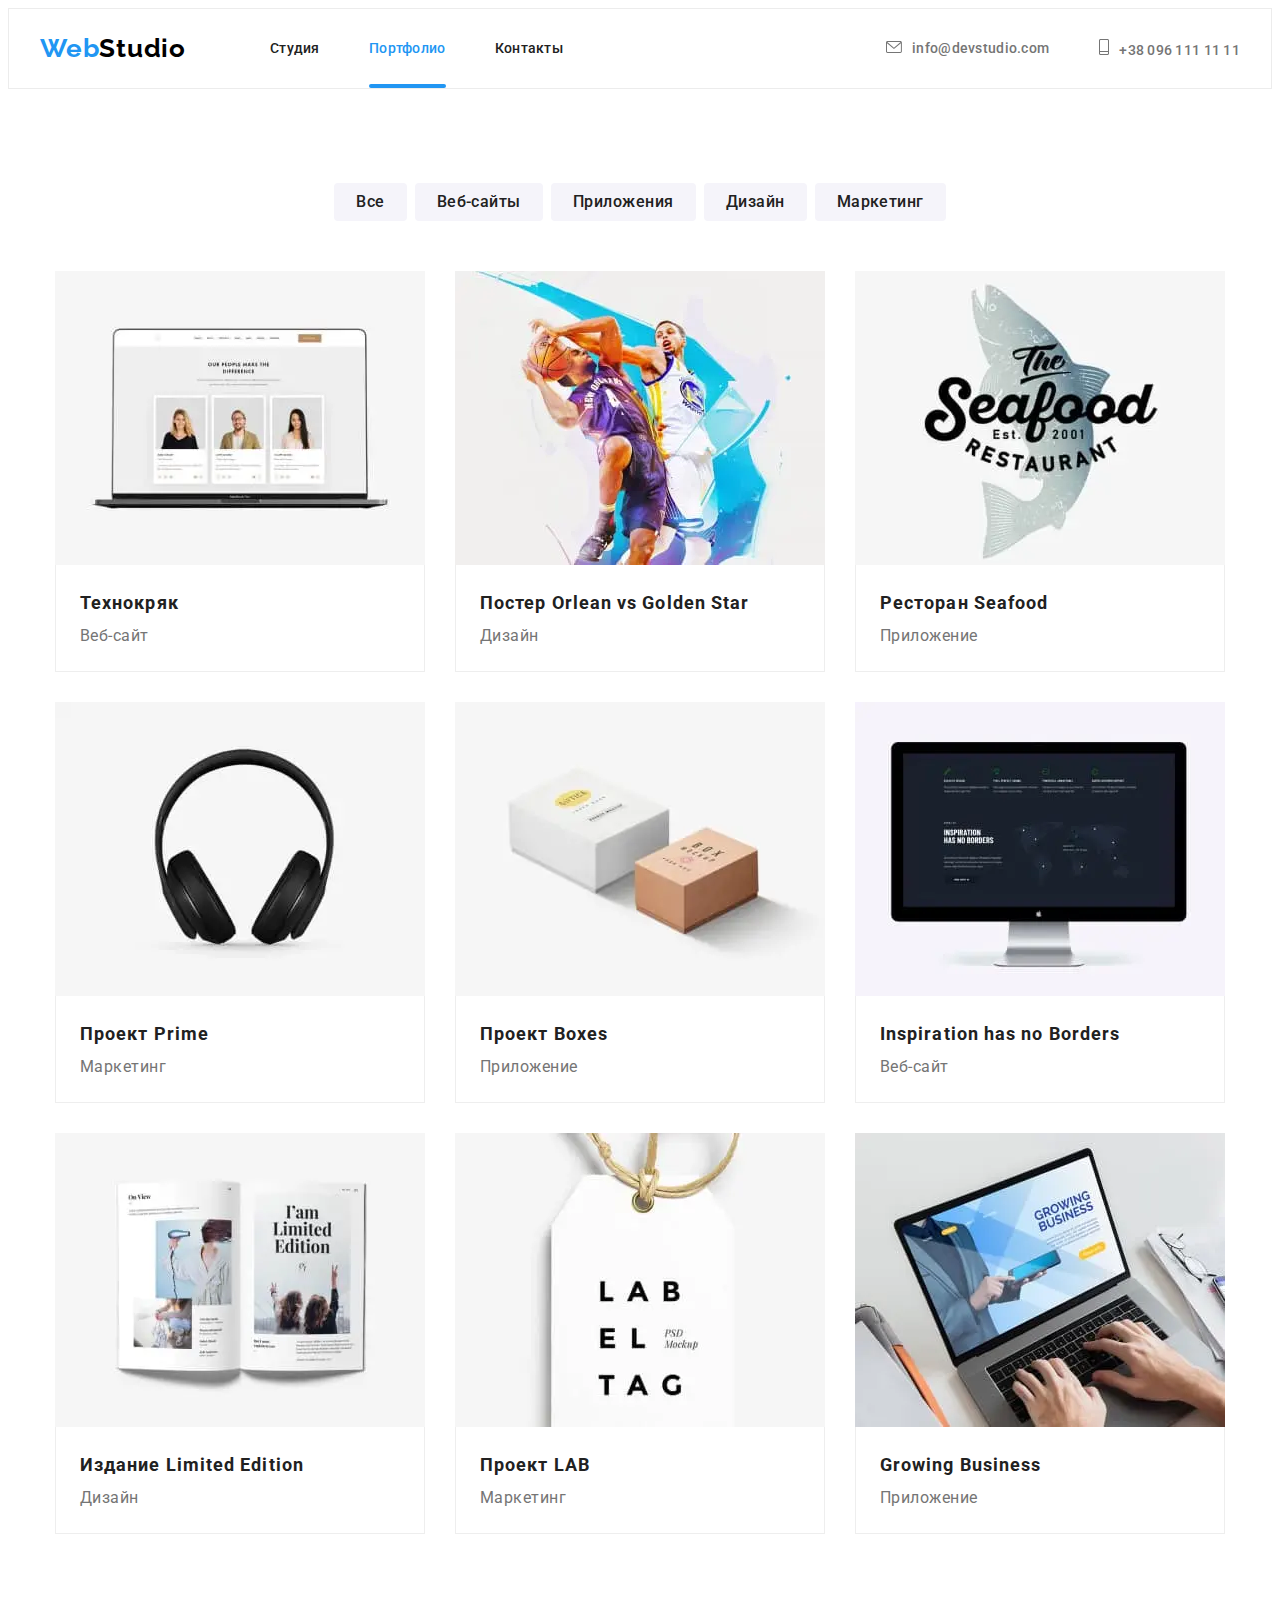
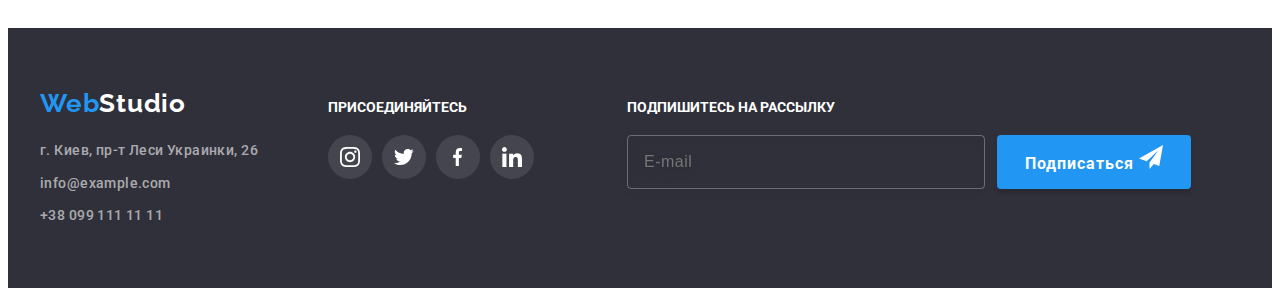
==== commit b5771bd7: "commit" ====
--- a/portfolio.html
+++ b/portfolio.html
@@ -18,7 +18,7 @@
 </head>
 
     <body>
-        <header class="header">
+        <header class="header border-header">
             <div class="container header__container">
                 <nav class="navigation"> 
                     <a href="index.html" lang="en" class="link logo">Web<span class="logo_black">Studio</span></a>
@@ -28,24 +28,67 @@
                         <li  class="navigation__item "><a class="navigation__link link" href="">Контакты</a></li>
                     </ul>
                 </nav>
+                <button type="button" class="header__menu-btn" data-menu-button>
+                    <svg class="header__mobile-menu-icon">
+                        <use href="./images/sprite.svg#burger-icon"></use>
+                    </svg>
+
+                </button>
+
+
                 <ul class="contact__list">
                     <li  class="navigation__item">
                         <a class="link " href="mailto:info@devstudio.com">
                             <svg class="contact__list-icon mail">
                                 <use href="./images/sprite.svg#icon-mail"></use>
-                            </svg>
-                            info@devstudio.com
+                            </svg>info@devstudio.com
                         </a>
                     </li>
                     <li  class="navigation__item">
                         <a class="link" href="tel:+380961111111">
                             <svg class="contact__list-icon tel">
                                 <use href="./images/sprite.svg#icon-tel"></use>
-                            </svg>
-                            +38 096 111 11 11</a>
+                            </svg>+38 096 111 11 11</a>
                     </li>
                 </ul>
             </div>
+        <div class="mobile-menu" data-menu>
+            <div class="mobile-menu__container">
+                <button class="mobile-menu__close-btn" data-menu-close>
+                    <svg class="mobile-menu__close-btn-icon" width=18px height=18px>
+                    <use href="./images/sprite.svg#icon-vectorclose"></use>
+                </svg>
+                </button>
+                <ul class="list mobile-menu__list">
+                    <li  class="mobile-menu__item "><a class="mobile-menu__link link current" href="./index.html">Студия</a></li>
+                    <li  class="mobile-menu__item "><a class="mobile-menu__link link" href="./portfolio.html">Портфолио</a></li>
+                    <li  class="mobile-menu__item "><a class="mobile-menu__link link" href="">Контакты</a></li>
+                </ul>
+                <div class="mobile-menu__contact">
+                <ul class="mobile-menu__contact__list list">
+                   
+                    <li  class="mobile-menu__item ">
+                        <a class="link mobile-menu__contact__current" href="tel:+380961111111">
+                            +38 096 111 11 11</a>
+                    </li>
+
+                    <li  class="mobile-menu____item">
+                        <a class="link" href="mailto:info@devstudio.com">
+                            info@devstudio.com
+                        </a>
+                    </li>
+                </ul>
+
+                <ul class="list mobile-menu__social-list">
+                    <li  class="mobile-menu__social-item "><a class="mobile-menu__social-link link " href="">Instagram</a></li>
+                    <li  class="mobile-menu__social-item "><a class="mobile-menu__social-link link" href="">Twitter</a></li>
+                    <li  class="mobile-menu__social-item "><a class="mobile-menu__social-link link" href="">Facebook</a></li>
+                    <li  class="mobile-menu__social-item "><a class="mobile-menu__social-link link" href="">LinkedIn</a></li>
+                </ul>
+            </div>
+            </div>
+
+        </div>
         </header>
 
         <main>
@@ -53,18 +96,19 @@
                 <div class="container">
                     <h1 style="display: none;" class="main-section__header" >Портфолио</h1>
 
-                    <!-- buttons -->
-                    <ul class="list buttons__list">
-                        <li class=""><button class="buttons__item" type="button"> Все </button></li>
-                        <li class=""><button class="buttons__item" type="button"> Веб-сайты </button></li>
-                        <li class=""><button class="buttons__item" type="button"> Приложения </button></li>
-                        <li class=""><button class="buttons__item" type="button"> Дизайн </button></li>
-                        <li class=""><button class="buttons__item" type="button"> Маркетинг</button></li>
+         
+                     <!--buttons-->
+                     <ul class="list buttons__list">
+                        <li class="buttons__item"><button class="buttons__btn" type="button"> Все </button></li>
+                        <li class="buttons__item"><button class="buttons__btn" type="button"> Веб-сайты </button></li>
+                        <li class="buttons__item"><button class="buttons__btn" type="button"> Приложения </button></li>
+                        <li class="buttons__item"><button class="buttons__btn" type="button"> Дизайн </button></li>
+                        <li class="buttons__item"><button class="buttons__btn" type="button"> Маркетинг</button></li>
                         
                     </ul>
-                    
+                 
                     <!-- portfolio -->
-                    <ul class="list potrtfolio__list">
+                   <ul class="list potrtfolio__list">
                         <li class=" potrtfolio__item">
                             <a href="" class="potrtfolio__link link">
                                 <div class="potrtfolio__list-img">
@@ -79,7 +123,7 @@
                                         <source srcset="./images/imgproject-1mob.webp 1x, ./images/imgproject-1mob@2x.webp 2x" media="(min-width: 280px)" type="image/webp">
                                         <source srcset="./images/imgproject-1mob.jpg 1x, ./images/imgproject-1mob@2x.jpg 2x" media="(min-width: 280px)">
                                         
-                                        <img src="./images/imgproject-1mob.jpg" alt="Відкритий веб-сайт" width="370" height="294">
+                                        <img src="./images/imgproject-1mob.jpg" alt="Відкритий веб-сайт" class="potrtfolio__picture">
                                     </picture>
 
                                 <p class="overlay">Технокряк это современная площадка распространения коронавируса. 
@@ -108,7 +152,7 @@
                                         <source srcset="./images/imgproject-2mob.webp 1x, ./images/imgproject-2mob@2x.webp 2x" media="(min-width: 280px)" type="image/webp">
                                         <source srcset="./images/imgproject-2mob.jpg 1x, ./images/imgproject-2mob@2x.jpg 2x" media="(min-width: 280px)">
                                         
-                                        <img src="./images/imgproject-2mob.jpg" alt="Постер з баскетболістами" width="370" height="294">
+                                        <img src="./images/imgproject-2mob.jpg" alt="Постер з баскетболістами" class="potrtfolio__picture">
                                     </picture>
 
                                 <p class="overlay"></p>
@@ -134,7 +178,7 @@
                                         <source srcset="./images/imgproject-3mob.webp 1x, ./images/imgproject-3mob@2x.webp 2x" media="(min-width: 280px)" type="image/webp">
                                         <source srcset="./images/imgproject-3mob.jpg 1x, ./images/imgproject-3mob@2x.jpg 2x" media="(min-width: 280px)">
                                         
-                                        <img src="./images/imgproject-3mob.jpg" alt="Логотип ресторану" width="370" height="294">
+                                        <img src="./images/imgproject-3mob.jpg" alt="Логотип ресторану" class="potrtfolio__picture">
                                     </picture>
 
                                 <p class="overlay"></p>
@@ -160,7 +204,7 @@
                                         <source srcset="./images/imgproject-4mob.webp 1x, ./images/imgproject-4mob@2x.webp 2x" media="(min-width: 280px)" type="image/webp">
                                         <source srcset="./images/imgproject-4mob.jpg 1x, ./images/imgproject-4mob@2x.jpg 2x" media="(min-width: 280px)">
                                         
-                                        <img src="./images/imgproject-4mob.jpg" alt="Навушники" width="370" height="294">
+                                        <img src="./images/imgproject-4mob.jpg" alt="Навушники" class="potrtfolio__picture">
                                     </picture>
 
                                 <p class="overlay"></p>
@@ -186,7 +230,7 @@
                                         <source srcset="./images/imgproject-5mob.webp 1x, ./images/imgproject-5mob@2x.webp 2x" media="(min-width: 280px)" type="image/webp">
                                         <source srcset="./images/imgproject-5mob.jpg 1x, ./images/imgproject-5mob@2x.jpg 2x" media="(min-width: 280px)">
                                         
-                                        <img src="./images/imgproject-5mob.jpg" alt="Паперові коробки" width="370" height="294">
+                                        <img src="./images/imgproject-5mob.jpg" alt="Паперові коробки" class="potrtfolio__picture">
                                     </picture>
 
                                 <p class="overlay"></p>
@@ -212,7 +256,7 @@
                                         <source srcset="./images/imgproject-6mob.webp 1x, ./images/imgproject-6mob@2x.webp 2x" media="(min-width: 280px)" type="image/webp">
                                         <source srcset="./images/imgproject-6mob.jpg 1x, ./images/imgproject-6mob@2x.jpg 2x" media="(min-width: 280px)">
                                         
-                                        <img src="./images/imgproject-6mob.jpg" alt="Монітор" width="370" height="294">
+                                        <img src="./images/imgproject-6mob.jpg" alt="Монітор" class="potrtfolio__picture">
                                     </picture>
                                 
                                 <p class="overlay"></p>
@@ -238,7 +282,7 @@
                                         <source srcset="./images/imgproject-7mob.webp 1x, ./images/imgproject-7mob@2x.webp 2x" media="(min-width: 280px)" type="image/webp">
                                         <source srcset="./images/imgproject-7mob.jpg 1x, ./images/imgproject-7mob@2x.jpg 2x" media="(min-width: 280px)">
                                         
-                                        <img src="./images/imgproject-7mob.jpg" alt="Журнал" width="370" height="294">
+                                        <img src="./images/imgproject-7mob.jpg" alt="Журнал" class="potrtfolio__picture">
                                     </picture>
 
                                 <p class="overlay"></p>
@@ -264,7 +308,7 @@
                                         <source srcset="./images/imgproject-8mob.webp 1x, ./images/imgproject-8mob@2x.webp 2x" media="(min-width: 280px)" type="image/webp">
                                         <source srcset="./images/imgproject-8mob.jpg 1x, ./images/imgproject-8mob@2x.jpg 2x" media="(min-width: 280px)">
                                         
-                                        <img src="./images/imgproject-8mob.jpg" alt="Логотип" width="370" height="294">
+                                        <img src="./images/imgproject-8mob.jpg" alt="Логотип" class="potrtfolio__picture">
                                     </picture>
 
                                 <p class="overlay"></p>
@@ -290,7 +334,7 @@
                                         <source srcset="./images/imgproject-9mob.webp 1x, ./images/imgproject-9mob@2x.webp 2x" media="(min-width: 280px)" type="image/webp">
                                         <source srcset="./images/imgproject-9mob.jpg 1x, ./images/imgproject-9mob@2x.jpg 2x" media="(min-width: 280px)">
                                         
-                                        <img src="./images/imgproject-9mob.jpg" alt="Розробка додатку" width="370" height="294">
+                                        <img src="./images/imgproject-9mob.jpg" alt="Розробка додатку" class="potrtfolio__picture">
                                     </picture>
 
                                 <p class="overlay"></p>
@@ -306,10 +350,10 @@
             </section>
         </main>
 
-
         <footer class="footer">
             <div class="container">
                 <div class="column">
+                    <div class="column_tablet">
                     <div class="footer-contact">
                     <a href="index.html" lang="en" class="logo link">Web<span class="logo_white">Studio</span></a>
                     <address class="footer-contact__address">
@@ -353,6 +397,9 @@
                         </li>
                     </ul>
                     </div>
+                </div>
+
+
                     <div class="footer-form">
                     <h1 class="footer__header">Подпишитесь на рассылку</h1>
                     <form class="footer-form__form" method="POST">
--- a/css/main.min.css
+++ b/css/main.min.css
@@ -1,2 +1,2 @@
-:root{--accent-color: #2196f3;--text-grey-color: #757575;--text-white-color: #ffffff;--bgraund-grey-color: #2f303a;--clients-logo:#afb1b8}.visually-hidden{position:absolute !important;clip:rect(1px 1px 1px 1px);clip:rect(1px, 1px, 1px, 1px);padding:0 !important;border:0 !important;height:1px !important;width:1px !important;overflow:hidden}h1,h2,h3,h4,h5,h6,p{margin-top:0;margin-bottom:0}ul{margin-top:0;margin-bottom:0;padding-left:0}img{display:block}.link{text-decoration:none;transition-property:color;transition-duration:250ms;transition-timing-function:cubic-bezier(0.4, 0, 0.2, 1)}.list{list-style:none}body{font-family:'Roboto', 'Raleway', sans-serif;color:#212121;font-size:14px}.main-section{padding-top:100px;padding-bottom:94px}.container{width:100%;padding-left:15px;padding-right:15px;margin:0 auto}@media screen and (min-width: 480px){.container{width:480px;margin:0 auto}}@media screen and (min-width: 768px){.container{width:768px}}@media screen and (min-width: 1200px){.container{width:1200px}}.backdrop{position:fixed;top:0;left:0;width:100%;height:100%;background-color:rgba(0,0,0,0.2);z-index:100;opacity:1;visibility:visible;pointer-events:auto;transition:opacity 250ms linear, visibility 250ms linear}.is-hidden{opacity:0;visibility:hidden;pointer-events:none}.modal__but{font-family:inherit;font-style:normal;border:none;background:var(--accent-color);box-shadow:0px 4px 4px rgba(0,0,0,0.15);border-radius:4px;cursor:pointer;color:var(--text-white-color);font-weight:bold;font-size:16px;line-height:1.87;text-align:center;letter-spacing:0.06em}.modal__form{display:flex;flex-direction:column}.modal__head{font-size:20px;font-weight:700;text-align:center;margin-bottom:12px;line-height:2;letter-spacing:0.03em}.modal__form-input{width:100%;height:40px;border:1px solid rgba(33,33,33,0.2);box-sizing:border-box;border-radius:4px;padding-left:42px;transition-property:border-color;transition-duration:250ms;transition-timing-function:cubic-bezier(0.4, 0, 0.2, 1);margin-top:4px}.modal__form-input:focus{border-color:var(--accent-color);outline:none}.modal__form-input:hover{cursor:pointer;outline:none}.modal__form-input:focus+.modal__form-icon{fill:var(--accent-color)}.modal__form-field{font-size:12px;line-height:1.16;letter-spacing:0.01em;color:#757575;position:relative;margin-bottom:10px}.modal__form-icon{position:absolute;width:12px;height:12px;top:50%;left:14px;transition-property:fill;transition-duration:250ms;transition-timing-function:cubic-bezier(0.4, 0, 0.2, 1)}.modal__form-messege{margin-top:4px;width:100%;height:120px;border:1px solid rgba(33,33,33,0.2);box-sizing:border-box;border-radius:4px;resize:none;padding:12px 16px;transition-property:border-color;transition-duration:250ms;transition-timing-function:cubic-bezier(0.4, 0, 0.2, 1)}.modal__form-messege:focus{border-color:var(--accent-color);outline:none}.modal__form-messege::placeholder{font-size:14px;color:rgba(117,117,117,0.5)}.modal__form-checkbox-policy{font-size:14px;line-height:1.7px;color:#757575;margin-left:13px;letter-spacing:0.03em}.modal__form-checkbox-policy::before{display:inline-block;vertical-align:middle;content:"";width:16px;height:15px;border:1px solid;border-color:var(--text-grey-color);border-radius:2px;margin-right:7px}.modal__form-checkbox:checked+.modal__form-checkbox-policy::before{background-color:var(--accent-color);background-image:url(../images/checkbox.svg);background-size:contain;background-repeat:no-repeat;background-position:center;border:transparent}.modal__form-checkbox:focus+.modal__form-checkbox-policy::before{border-color:var(--accent-color)}.modal__form-checkbox-policy-link{color:var(--accent-color)}.form__but{padding:10px 55px 10px 56px;margin-top:30px;align-self:center}.modal{position:absolute;top:50%;left:50%;transform:translate(-50%, -50%);width:528px;height:581px;background-color:var(--text-white-color);box-shadow:0px 1px 3px rgba(0,0,0,0.12),0px 1px 1px rgba(0,0,0,0.14),0px 2px 1px rgba(0,0,0,0.2);border-radius:4px;padding:40px 40px 40px 40px}.modal__close-btn{position:absolute;width:30px;height:30px;right:8px;top:8px;background-color:#FFFFFF;border:1px solid rgba(0,0,0,0.1);border-radius:50%;padding:0;cursor:pointer;transition-property:fill;transition-duration:250ms;transition-timing-function:cubic-bezier(0.4, 0, 0.2, 1)}.modal__close-btn:hover{border:1px solid #2196f3}.modal__close-btn:hover .modal__close-btn-icon{fill:var(--accent-color)}.social-list{display:flex;justify-content:space-between;margin-top:16px}.footer-social__list{display:flex}.footer-social__list .footer-social__item:not(:last-child){margin-right:10px}.social-icon{fill:#AFB1B8;transition-property:fill;transition-duration:250ms;transition-timing-function:cubic-bezier(0.4, 0, 0.2, 1)}.footer-social__icon{fill:var(--text-white-color)}.social-list__link{display:flex;justify-content:center;align-items:center;width:44px;height:44px;border-radius:50%;background-color:#FFFFFF;transition-property:background-color;transition-duration:250ms;transition-timing-function:cubic-bezier(0.4, 0, 0.2, 1)}.social-list__link:hover,.social-list__link:focus{background-color:var(--accent-color)}.social-list__link:hover:hover .social-icon,.social-list__link:hover:focus .social-icon,.social-list__link:focus:hover .social-icon,.social-list__link:focus:focus .social-icon{fill:var(--text-white-color)}.footer-social__link{display:flex;justify-content:center;align-items:center;width:44px;height:44px;border-radius:50%;background-color:rgba(255,255,255,0.1);transition-property:background-color;transition-duration:250ms;transition-timing-function:cubic-bezier(0.4, 0, 0.2, 1)}.footer-social__link:hover,.footer-social__link:focus{background-color:var(--accent-color)}.logo{font-family:Raleway;font-weight:bold;font-size:26px;line-height:1.19;letter-spacing:0.03em;color:var(--accent-color);text-decoration:none}.logo_white{color:white}.logo_black{color:black}.main-section{display:flex;flex-direction:column}.buttons__item{font-family:inherit;font-style:normal;background-color:#f5f4fa;border-radius:4px;border:none;cursor:pointer;font-weight:500;font-size:16px;line-height:1.62;text-align:center;letter-spacing:0.03em;color:#212121;transition-property:box-shadow, color, background-color;transition-duration:250ms;transition-timing-function:cubic-bezier(0.4, 0, 0.2, 1);padding-top:6px;padding-bottom:6px;padding-left:22px;padding-right:22px}.buttons__item:hover,.buttons__item:focus{background-color:var(--accent-color);box-shadow:0px 3px 1px rgba(0,0,0,0.1),0px 1px 2px rgba(0,0,0,0.08),0px 2px 2px rgba(0,0,0,0.12);border-radius:4px;border:none;color:var(--text-white-color)}.buttons__list{display:flex;margin:0;justify-content:center;margin-bottom:50px}.buttons__list :not(:last-child){margin-right:8px}.clients__header{font-size:28px;line-height:1.17;text-align:center;letter-spacing:0.03em}@media screen and (min-width: 1200px){.clients__header{font-size:36px;line-height:1.17}}.clients{padding-top:60px;padding-bottom:60px}@media screen and (min-width: 1200px){.clients{padding-top:94px;padding-bottom:94px}}.clients__link{display:flex;align-items:center;justify-content:center;width:100%;height:92px;border:1px solid var(--clients-logo);border-radius:4px;fill:var(--clients-logo);transition-property:fill, border-color;transition-duration:250ms;transition-timing-function:cubic-bezier(0.4, 0, 0.2, 1)}.clients__link:hover,.clients__link:focus{fill:var(--accent-color);border-color:var(--accent-color);cursor:pointer}.clients__item{width:100%;margin-left:30px;margin-top:30px;max-width:210px}@media screen and (min-width: 768px){.clients__item{max-width:226px}}@media screen and (min-width: 1200px){.clients__item{max-width:170px}}.clients-list{display:flex;flex-wrap:wrap;margin-left:-30px;margin-top:-30px;margin-top:50px}.header{background:white;margin-left:0px;margin-top:0px}.header .contact__list{margin-left:auto}.border-header{border:1px solid #ececec}.header__container{display:flex;align-items:center}.header__container .logo{padding-top:24px;margin-right:93px;padding-bottom:25px}.navigation__item:not(:last-child){margin-right:50px}.contact__list{display:flex;align-items:center;list-style:none;font-weight:500;line-height:1.14;letter-spacing:0.02em}.contact__list .link{padding-top:32px;padding-bottom:32px;color:var(--text-grey-color)}.contact__list .mail{width:16px;height:12px}.contact__list .tel{width:10px;height:16px}.contact__list-icon{fill:var(--text-grey-color);margin-right:10px;transition-property:fill;transition-duration:250ms;transition-timing-function:cubic-bezier(0.4, 0, 0.2, 1)}.contact__list .navigation__item:hover .contact__list-icon,.contact__list .navigation__item:focus .contact__list-icon{fill:var(--accent-color)}.potrtfolio__list{display:flex;flex-wrap:wrap;margin-left:-30px;margin-top:-30px}.potrtfolio__list .header-item{font-size:18px;line-height:2;letter-spacing:0.06em}.potrtfolio__list .text{font-size:16px;line-height:1.87;letter-spacing:0.03em;color:var(--text-grey-color)}.potrtfolio__item{margin-left:30px;margin-top:30px}.potrtfolio__item-text{color:#212121;background-color:var(--text-white-color);padding:20px 24px;border:1px;border-style:none solid solid solid;border-color:#eeeeee}.potrtfolio__list-img{position:relative;overflow:hidden}.potrtfolio__link{display:block}.potrtfolio__link:hover,.potrtfolio__link:focus{box-shadow:0px 1px 1px rgba(0,0,0,0.12),0px 4px 4px rgba(0,0,0,0.06),1px 4px 6px rgba(0,0,0,0.16)}.overlay{position:absolute;top:0;left:0;width:370px;height:294px;font-size:18px;line-height:1.56;letter-spacing:0.03em;color:var(--text-white-color);background-color:rgba(33,150,243,0.9);padding:63px 24px 63px 24px;overflow:auto;transform:translateY(101%);transition:transform 250ms cubic-bezier(0.4, 0, 0.2, 1)}.potrtfolio__link:hover .overlay,.potrtfolio__link:focus .overlay{transform:translateY(0%)}.navigation{display:flex;align-items:center}.navigation__link{padding-top:32px;padding-bottom:32px}.navigation__list{list-style:none;font-weight:500;line-height:1.14;letter-spacing:0.02em;display:flex;align-items:center}.navigation__list .link{color:#212121}.navigation__list .navigation__list--current{color:var(--accent-color)}.navigation__list--current{position:relative}.navigation__list--current:after{display:block;position:absolute;content:"";left:0px;bottom:0px;width:100%;height:4px;background-color:var(--accent-color);border-radius:2px}.link{transition-property:color;transition-duration:250ms;transition-timing-function:cubic-bezier(0.4, 0, 0.2, 1)}.link:hover,.link:focus{color:var(--accent-color)}.hero{background:var(--bgraund-grey-color);background-image:linear-gradient(rgba(47,48,58,0.4), rgba(47,48,58,0.4)),url("/images/bg-mob.jpg");background-size:cover;padding-top:200px;padding-bottom:200px;padding-left:0px;padding-right:0px;text-align:center}@media (min-device-pixel-ratio: 2) and (max-width: 767px), (min-resolution: 192dpi) and (max-width: 767px), (min-resolution: 2dppx) and (max-width: 767px){.hero{background-image:linear-gradient(rgba(47,48,58,0.4), rgba(47,48,58,0.4)),url("/images/bg-mob@2x.jpg")}}@media screen and (min-width: 768px){.hero{background-image:linear-gradient(rgba(47,48,58,0.4), rgba(47,48,58,0.4)),url("/images/bg-tablet.jpg")}}@media (min-device-pixel-ratio: 2) and (min-width: 768px), (min-resolution: 192dpi) and (min-width: 768px), (min-resolution: 2dppx) and (min-width: 768px){.hero{background-image:linear-gradient(rgba(47,48,58,0.4), rgba(47,48,58,0.4)),url("/images/bg-tablet@2x.jpg")}}@media screen and (min-width: 1200px){.hero{background-image:linear-gradient(rgba(47,48,58,0.4), rgba(47,48,58,0.4)),url("/images/bg.jpg")}}@media (min-device-pixel-ratio: 2) and (min-width: 768px), (min-resolution: 192dpi) and (min-width: 1200px), (min-resolution: 2dppx) and (min-width: 1200px){.hero{background-image:linear-gradient(rgba(47,48,58,0.4), rgba(47,48,58,0.4)),url("/images/bg@2x.jpg")}}.hero__header{font-weight:900;font-size:44px;line-height:1.36;letter-spacing:0.06em;text-transform:uppercase;color:var(--text-white-color);margin:0 auto;max-width:696px;margin-bottom:30px}@media screen and (max-width: 768px){.hero__header{font-size:26px;line-height:1.62}}.hero__btn{padding:10px 32px 10px 32px}.our-team__header{font-size:28px;line-height:1.18;text-align:center;letter-spacing:0.03em;margin-bottom:50px}@media screen and (min-width: 1200px){.our-team__header{font-size:36px;line-height:1.17}}.our-team__picture{max-width:100%}.our-team{background:#f5f4fa;padding-top:60px;padding-bottom:60px}@media screen and (min-width: 1200px){.our-team{padding-top:94px;padding-bottom:94px}}.our-team__item{margin-top:30px;margin-left:30px;max-width:450px}@media screen and (min-width: 768px){.our-team__item{max-width:354px}}@media screen and (min-width: 1200px){.our-team__item{max-width:270px}}.our-team__text{padding-top:30px;padding-bottom:30px;background:var(--text-white-color);padding-left:32px;padding-right:32px}.our-team__item{box-shadow:0px 1px 3px rgba(0,0,0,0.12),0px 1px 1px rgba(0,0,0,0.14),0px 2px 1px rgba(0,0,0,0.2);border-radius:0px 0px 4px 4px;margin-left:30px;margin-top:30px}.our-team__list{display:flex;flex-wrap:wrap;margin-left:-30px;margin-top:-30px}.our-team__list .header-item{font-size:16px;line-height:1.19;text-align:center;letter-spacing:0.03em;text-transform:uppercase}.our-team__list .text{color:var(--text-grey-color);font-size:16px;line-height:1.19;text-align:center;letter-spacing:0.03em}@media screen and (max-width: 1199px){.services{display:none}}.services{padding-bottom:94px}.services__header{margin-bottom:50px;font-size:36px;line-height:1.17;text-align:center;letter-spacing:0.03em}.services__list{display:flex;flex-wrap:wrap;margin-left:-30px;margin-top:-30px}.services__item{margin-left:30px;margin-top:30px;position:relative}.services__text{position:absolute;width:370px;height:70px;bottom:0;background-color:rgba(47,48,58,0.8);font-weight:bold;font-size:14px;line-height:1.14;text-align:center;letter-spacing:0.03em;text-transform:uppercase;color:#FFFFFF;padding-top:27px;padding-bottom:27px}.specifics{padding-top:60px;padding-bottom:60px}@media screen and (min-width: 1200px){.specifics{padding-top:94px;padding-bottom:94px}}.specifics__item{margin-top:30px;margin-left:30px;max-width:450px}@media screen and (min-width: 768px){.specifics__item{max-width:354px}}@media screen and (min-width: 1200px){.specifics__item{max-width:270px}}.specifics__item-icon{max-width:450px}@media screen and (min-width: 768px){.specifics__item-icon{max-width:354px}}@media screen and (min-width: 1200px){.specifics__item-icon{max-width:270px}}.specifics__header{line-height:1.14;letter-spacing:0.03em;text-transform:uppercase}@media screen and (max-width: 480px){.specifics__header{text-align:center}}.specifics__list{display:flex;flex-wrap:wrap;margin-left:-30px;margin-top:-30px}.specifics__list .text{line-height:1.71;letter-spacing:0.03em;color:var(--text-grey-color)}.specifics__list-icons{display:flex;flex-wrap:wrap;margin-left:-30px;margin-top:-30px;margin-bottom:30px}.specifics__item-icon{display:flex;justify-content:center;align-items:center;height:120px;background-color:#F5F4FA;border-radius:4px;margin-bottom:30px}.footer{padding-top:60px;padding-bottom:60px;background:var(--bgraund-grey-color)}.footer .logo{display:block;margin-bottom:20px}.footer-contact__item:not(:last-child){margin-bottom:9px}.column{display:flex;align-items:baseline}.footer-contact{width:231px;margin-right:70px}.footer-social{margin-right:93px}.footer__header{font-weight:700;font-size:14px;line-height:1.17;text-transform:uppercase;color:var(--text-white-color);margin-bottom:20px}.footer-form__form{display:flex;justify-content:center}.footer-form__form-btn{position:relative;font-weight:bold;padding:10px 28px;margin-left:12px}.footer-form__form-input{background-color:transparent;width:358px;font-size:16px;font-weight:700;line-height:1.25;letter-spacing:0.03em;color:rgba(255,255,255,0.6);border:1px solid rgba(255,255,255,0.3);box-sizing:border-box;filter:drop-shadow(0px 4px 4px rgba(0,0,0,0.15));border-radius:4px;padding-left:16px;padding-top:15px;padding-bottom:15px}.footer-form__icon-send{fill:var(--text-white-color)}.footer-contact__list{list-style:none;font-weight:500;line-height:1.14;letter-spacing:0.02em}.footer-contact__list .link{line-height:1.71;letter-spacing:0.03em;color:rgba(255,255,255,0.6)}.footer-contact__list .link:hover,.footer-contact__list .link:focus{color:var(--accent-color)}.footer-contact__list .link .address{color:var(--text-white-color)}.footer-contact__address{font-style:normal}
+:root{--accent-color: #2196f3;--text-grey-color: #757575;--text-white-color: #ffffff;--bgraund-grey-color: #2f303a;--clients-logo:#afb1b8}.visually-hidden{position:absolute !important;clip:rect(1px 1px 1px 1px);clip:rect(1px, 1px, 1px, 1px);padding:0 !important;border:0 !important;height:1px !important;width:1px !important;overflow:hidden}h1,h2,h3,h4,h5,h6,p{margin-top:0;margin-bottom:0}ul{margin-top:0;margin-bottom:0;padding-left:0}img{display:block}.link{text-decoration:none;transition-property:color;transition-duration:250ms;transition-timing-function:cubic-bezier(0.4, 0, 0.2, 1)}.list{list-style:none}body{font-family:'Roboto', 'Raleway', sans-serif;color:#212121;font-size:14px}.main-section{padding-top:60px;padding-bottom:60px}@media screen and (min-width: 1200px){.main-section{padding-top:94px;padding-bottom:94px}}.container{width:100%;padding-left:15px;padding-right:15px;margin:0 auto}@media screen and (min-width: 480px){.container{width:480px;margin:0 auto}}@media screen and (min-width: 768px){.container{width:768px}}@media screen and (min-width: 1200px){.container{width:1200px}}.backdrop{position:fixed;top:0;left:0;width:100%;height:100%;background-color:rgba(0,0,0,0.2);z-index:100;opacity:1;visibility:visible;pointer-events:auto;transition:opacity 250ms linear, visibility 250ms linear}.is-hidden{opacity:0;visibility:hidden;pointer-events:none}.modal__but{font-family:inherit;font-style:normal;border:none;background:var(--accent-color);box-shadow:0px 4px 4px rgba(0,0,0,0.15);border-radius:4px;cursor:pointer;color:var(--text-white-color);font-weight:bold;font-size:16px;line-height:1.87;text-align:center;letter-spacing:0.06em}.modal__form{display:flex;flex-direction:column}.modal__head{font-size:20px;font-weight:700;text-align:center;margin-bottom:12px;line-height:2;letter-spacing:0.03em}.modal__form-input{width:100%;height:40px;border:1px solid rgba(33,33,33,0.2);box-sizing:border-box;border-radius:4px;padding-left:42px;transition-property:border-color;transition-duration:250ms;transition-timing-function:cubic-bezier(0.4, 0, 0.2, 1);margin-top:4px}.modal__form-input:focus{border-color:var(--accent-color);outline:none}.modal__form-input:hover{cursor:pointer;outline:none}.modal__form-input:focus+.modal__form-icon{fill:var(--accent-color)}.modal__form-field{font-size:12px;line-height:1.16;letter-spacing:0.01em;color:#757575;position:relative;margin-bottom:10px}.modal__form-icon{position:absolute;width:12px;height:12px;top:50%;left:14px;transition-property:fill;transition-duration:250ms;transition-timing-function:cubic-bezier(0.4, 0, 0.2, 1)}.modal__form-messege{margin-top:4px;width:100%;height:120px;border:1px solid rgba(33,33,33,0.2);box-sizing:border-box;border-radius:4px;resize:none;padding:12px 16px;transition-property:border-color;transition-duration:250ms;transition-timing-function:cubic-bezier(0.4, 0, 0.2, 1)}.modal__form-messege:focus{border-color:var(--accent-color);outline:none}.modal__form-messege::placeholder{font-size:14px;color:rgba(117,117,117,0.5)}.modal__form-checkbox-policy{color:#757575;letter-spacing:0.03em}@media screen and (max-width: 1199px){.modal__form-checkbox-policy{font-size:12px;line-height:1.17px}}@media screen and (min-width: 1200px){.modal__form-checkbox-policy{font-size:14px;line-height:1.7px;margin:0 auto}}.modal__form-checkbox-policy::before{display:inline-block;vertical-align:middle;content:"";width:16px;height:15px;border:1px solid;border-color:var(--text-grey-color);border-radius:2px;margin-right:7px}.modal__form-checkbox:checked+.modal__form-checkbox-policy::before{background-color:var(--accent-color);background-image:url(../images/checkbox.svg);background-size:contain;background-repeat:no-repeat;background-position:center;border:transparent}.modal__form-checkbox:focus+.modal__form-checkbox-policy::before{border-color:var(--accent-color)}.modal__form-checkbox-policy-link{color:var(--accent-color)}.form__but{padding:10px 55px 10px 56px;margin-top:30px;align-self:center}.modal{position:absolute;top:50%;left:50%;transform:translate(-50%, -50%);width:528px;height:581px;background-color:var(--text-white-color);box-shadow:0px 1px 3px rgba(0,0,0,0.12),0px 1px 1px rgba(0,0,0,0.14),0px 2px 1px rgba(0,0,0,0.2);border-radius:4px;padding:40px 40px 40px 40px}@media screen and (max-width: 1199px){.modal{width:450px;height:609px}}@media screen and (min-width: 1200px){.modal{width:528px;height:581px}}.modal__close-btn{position:absolute;width:30px;height:30px;right:8px;top:8px;background-color:#FFFFFF;border:1px solid rgba(0,0,0,0.1);border-radius:50%;padding:0;cursor:pointer;transition-property:fill;transition-duration:250ms;transition-timing-function:cubic-bezier(0.4, 0, 0.2, 1)}.modal__close-btn:hover{border:1px solid #2196f3}.modal__close-btn:hover .modal__close-btn-icon{fill:var(--accent-color)}.social-list{display:flex;justify-content:space-between;margin-top:16px}.footer-social__list{display:flex}.footer-social__list .footer-social__item:not(:last-child){margin-right:10px}.social-icon{fill:#AFB1B8;transition-property:fill;transition-duration:250ms;transition-timing-function:cubic-bezier(0.4, 0, 0.2, 1)}.footer-social__icon{fill:var(--text-white-color)}.social-list__link{display:flex;justify-content:center;align-items:center;width:44px;height:44px;border-radius:50%;background-color:#FFFFFF;transition-property:background-color;transition-duration:250ms;transition-timing-function:cubic-bezier(0.4, 0, 0.2, 1)}.social-list__link:hover,.social-list__link:focus{background-color:var(--accent-color)}.social-list__link:hover:hover .social-icon,.social-list__link:hover:focus .social-icon,.social-list__link:focus:hover .social-icon,.social-list__link:focus:focus .social-icon{fill:var(--text-white-color)}.footer-social__link{display:flex;justify-content:center;align-items:center;width:44px;height:44px;border-radius:50%;background-color:rgba(255,255,255,0.1);transition-property:background-color;transition-duration:250ms;transition-timing-function:cubic-bezier(0.4, 0, 0.2, 1)}.footer-social__link:hover,.footer-social__link:focus{background-color:var(--accent-color)}.logo{font-family:Raleway;font-weight:bold;font-size:24px;line-height:1.174;letter-spacing:0.03em;color:var(--accent-color);text-decoration:none}@media screen and (min-width: 1200px){.logo{font-size:26px;line-height:1.173}}.logo_white{color:white}.logo_black{color:black}@media screen and (max-width: 767px){.mobile-menu{position:fixed;top:0;left:0;width:480px;height:796px;overflow:auto;background-color:white;opacity:0;visibility:hidden;pointer-events:none}.mobile-menu__container{width:100%;height:700px;padding-left:40px;padding-right:15px;padding-top:48px;position:relative}.mobile-menu__close-btn{position:absolute;top:10px;right:10px;border:none;background-color:transparent;padding:0;transition-property:fill;transition-duration:250ms;transition-timing-function:cubic-bezier(0.4, 0, 0.2, 1)}.mobile-menu.is-open{opacity:1;visibility:visible;pointer-events:auto}.mobile-menu__contact{position:absolute;bottom:48px}.mobile-menu__list{list-style:none;font-weight:500;font-size:40px;line-height:1.15;letter-spacing:0.02em}.mobile-menu__list .link{color:#212121}.mobile-menu__list .current{color:var(--accent-color)}.mobile-menu__item:not(:last-child){margin-bottom:32px}.mobile-menu__contact__list{list-style:none;font-weight:500;font-size:24px;line-height:1.15;letter-spacing:0.02em}.mobile-menu__contact__list .link{color:var(--text-grey-color)}.mobile-menu__contact__list .mobile-menu__contact__current{font-size:34px;color:var(--accent-color)}.mobile-menu__social-list{list-style:none;font-weight:500;font-size:18px;line-height:1.22;letter-spacing:0.02em;padding-top:64px;display:inline-flex;align-items:center}.mobile-menu__social-list .link{color:var(--accent-color)}.mobile-menu__social-item{display:inline}.mobile-menu__social-item:not(:last-child)::after{content:'';display:inline-flex;width:1px;height:22px;background-color:rgba(33,33,33,0.2);vertical-align:middle;margin-left:10px;margin-right:10px}}@media screen and (min-width: 768px){.mobile-menu{display:none}.header__menu-btn{display:none}}.main-section{display:flex;flex-direction:column}.buttons__btn{font-family:inherit;font-style:normal;background-color:#f5f4fa;border-radius:4px;border:none;cursor:pointer;font-weight:500;font-size:16px;line-height:1.62;text-align:center;letter-spacing:0.03em;color:#212121;transition-property:box-shadow, color, background-color;transition-duration:250ms;transition-timing-function:cubic-bezier(0.4, 0, 0.2, 1);padding-top:6px;padding-bottom:6px;padding-left:22px;padding-right:22px}.buttons__btn:hover,.buttons__btn:focus{background-color:var(--accent-color);box-shadow:0px 3px 1px rgba(0,0,0,0.1),0px 1px 2px rgba(0,0,0,0.08),0px 2px 2px rgba(0,0,0,0.12);border-radius:4px;border:none;color:var(--text-white-color)}.buttons__list{margin:0;margin-bottom:25px}@media screen and (min-width: 768px){.buttons__list{display:flex;justify-content:center;margin-bottom:50px}}.buttons__list :not(:last-child){margin-right:8px}@media screen and (max-width: 767px){.buttons__item{display:inline;margin-bottom:15px}}@media screen and (max-width: 767px){.buttons__btn{margin-bottom:15px}}.clients__header{font-size:28px;line-height:1.18;text-align:center;letter-spacing:0.03em}@media screen and (min-width: 1200px){.clients__header{font-size:36px}}.clients{padding-top:60px;padding-bottom:60px}@media screen and (min-width: 1200px){.clients{padding-top:94px;padding-bottom:94px}}.clients-list{margin:35px -15px -15px -15px}@media screen and (min-width: 480px){.clients-list{display:flex;flex-wrap:wrap}}.clients__item{margin:15px}.clients__link{display:flex;align-items:center;justify-content:center;height:92px;border:1px solid var(--clients-logo);border-radius:4px;fill:var(--clients-logo);transition-property:fill, border-color;transition-duration:250ms;transition-timing-function:cubic-bezier(0.4, 0, 0.2, 1);width:210px}@media screen and (min-width: 768px){.clients__link{width:226px}}@media screen and (min-width: 1200px){.clients__link{width:170px}}.clients__link:hover,.clients__link:focus{fill:var(--accent-color);border-color:var(--accent-color);cursor:pointer}.header{background:white;margin-left:0px;margin-top:0px}.header__menu-btn{line-height:40px;background-color:transparent;border:none;padding:0}.header__mobile-menu-icon{height:40px;width:40px}.header .contact__list{margin-left:auto}@media screen and (max-width: 767px){.header .contact__list{display:none}.header__container{display:flex;justify-content:space-between}.header__container .logo{padding-top:24px;margin-right:93px;padding-bottom:25px}}@media screen and (min-width: 768px) and (max-width: 1199px){.header__container{display:flex;justify-content:space-between;align-items:center}.header__container .logo{margin-right:88px;padding-bottom:26px;padding-top:26px}.contact__list{font-size:12px;letter-spacing:0.02em;padding-top:21px;padding-bottom:21px;display:flex;flex-direction:column}.contact__list .mail{width:14px;height:10px}.contact__list .tel{width:10px;height:14px}.contact__list-icon{margin-right:8px}}@media screen and (min-width: 1200px){.header__container{display:flex;justify-content:space-between}.header__container .logo{padding-top:24px;margin-right:88px;padding-bottom:25px}.contact__list .navigation__item:not(:last-child){margin-right:50px}.contact__list{font-size:14px;letter-spacing:0.02em;display:flex;align-items:center;justify-content:flex-end}.contact__list .mail{width:16px;height:12px}.contact__list .tel{width:10px;height:16px}.contact__list-icon{margin-right:10px}}.border-header{border:1px solid #ececec}.contact__list{list-style:none;font-weight:500;line-height:1.14;letter-spacing:0.02em}.contact__list .link{padding-top:32px;padding-bottom:32px;color:var(--text-grey-color)}.contact__list-icon{fill:var(--text-grey-color);transition-property:fill;transition-duration:250ms;transition-timing-function:cubic-bezier(0.4, 0, 0.2, 1)}.contact__list .navigation__item:hover .contact__list-icon,.contact__list .navigation__item:focus .contact__list-icon{fill:var(--accent-color)}.potrtfolio__list{margin:-15px}.potrtfolio__list .header-item{font-size:18px;line-height:2;letter-spacing:0.06em}.potrtfolio__list .text{font-size:16px;line-height:1.87;letter-spacing:0.03em;color:var(--text-grey-color)}@media screen and (min-width: 768px){.potrtfolio__list{display:flex;flex-wrap:wrap;justify-content:center}}@media screen and (max-width: 767px){.potrtfolio__link{display:block;margin-left:auto;margin-right:auto}}.potrtfolio__item{margin:15px}@media screen and (min-width: 768px){.potrtfolio__item{width:354px}}@media screen and (min-width: 1200px){.potrtfolio__item{width:370px}}.potrtfolio__item-text{color:#212121;background-color:var(--text-white-color);padding:20px 24px;border:1px;border-style:none solid solid solid;border-color:#eeeeee}.potrtfolio__list-img{position:relative;overflow:hidden}.potrtfolio__link{display:block}.potrtfolio__link:hover,.potrtfolio__link:focus{box-shadow:0px 1px 1px rgba(0,0,0,0.12),0px 4px 4px rgba(0,0,0,0.06),1px 4px 6px rgba(0,0,0,0.16)}@media screen and (max-width: 767px){.overlay{position:absolute;top:0;left:0;font-size:18px;width:100%;height:100%;line-height:1.56;letter-spacing:0.03em;color:var(--text-white-color);background-color:rgba(33,150,243,0.9);padding:77px 24px 77px 24px;overflow:auto;transform:translateY(100%);transition:transform 250ms cubic-bezier(0.4, 0, 0.2, 1)}.potrtfolio__link:hover .overlay,.potrtfolio__link:focus .overlay{transform:translateY(0%)}}@media screen and (min-width: 768px){.overlay{position:absolute;top:0;left:0;font-size:18px;width:100%;height:100%;line-height:1.56;letter-spacing:0.03em;color:var(--text-white-color);background-color:rgba(33,150,243,0.9);padding:77px 24px 77px 24px;overflow:auto;transform:translateY(100%);transition:transform 250ms cubic-bezier(0.4, 0, 0.2, 1)}.potrtfolio__link:hover .overlay,.potrtfolio__link:focus .overlay{transform:translateY(0%)}}@media screen and (min-width: 1200px){.overlay{position:absolute;top:0;left:0;font-size:18px;width:100%;height:100%;line-height:1.56;letter-spacing:0.03em;color:var(--text-white-color);background-color:rgba(33,150,243,0.9);padding:77px 24px 77px 24px;overflow:auto;transform:translateY(100%);transition:transform 250ms cubic-bezier(0.4, 0, 0.2, 1)}.potrtfolio__link:hover .overlay,.potrtfolio__link:focus .overlay{transform:translateY(0%)}}@media screen and (max-width: 767px){.navigation__list{display:none}}.navigation{display:flex;align-items:center}.navigation__link{padding-top:32px;padding-bottom:32px}.navigation__list{list-style:none;font-weight:500;line-height:1.14;letter-spacing:0.02em}.navigation__list .link{color:#212121;padding-top:32px;padding-bottom:32px}.navigation__list .navigation__list--current{color:var(--accent-color)}.navigation__list .navigation__item:not(:last-child){margin-right:50px}.navigation__item{display:inline}.navigation__list .navigation__item{margin-left:-4px}.navigation__list--current{position:relative}.navigation__list--current:after{display:block;position:absolute;content:"";left:0px;bottom:0px;width:100%;height:4px;background-color:var(--accent-color);border-radius:2px}.link{transition-property:color;transition-duration:250ms;transition-timing-function:cubic-bezier(0.4, 0, 0.2, 1)}.link:hover,.link:focus{color:var(--accent-color)}.hero{background:var(--bgraund-grey-color);background-image:linear-gradient(rgba(47,48,58,0.4), rgba(47,48,58,0.4)),url("/images/bg-mob.jpg");background-size:cover;padding-top:200px;padding-bottom:200px;padding-left:0px;padding-right:0px;text-align:center;margin:0 auto}@media (min-device-pixel-ratio: 2) and (max-width: 767px), (min-resolution: 192dpi) and (max-width: 767px), (min-resolution: 2dppx) and (max-width: 767px){.hero{background-image:linear-gradient(rgba(47,48,58,0.4), rgba(47,48,58,0.4)),url("/images/bg-mob@2x.jpg")}}@media screen and (min-width: 768px) and (max-width: 1199px){.hero{background-image:linear-gradient(rgba(47,48,58,0.4), rgba(47,48,58,0.4)),url("/images/bg-tablet.jpg")}}@media (min-device-pixel-ratio: 2) and (min-width: 768px) and (max-width: 1199px), (min-resolution: 192dpi) and (min-width: 768px) and (max-width: 1199px), (min-resolution: 2dppx) and (min-width: 768px) and (max-width: 1199px){.hero{background-image:linear-gradient(rgba(47,48,58,0.4), rgba(47,48,58,0.4)),url("/images/bg-tablet@2x.jpg")}}@media screen and (min-width: 1200px){.hero{background-image:linear-gradient(rgba(47,48,58,0.4), rgba(47,48,58,0.4)),url("/images/bg.jpg")}}@media (min-device-pixel-ratio: 2) and (min-width: 1200px), (min-resolution: 192dpi) and (min-width: 1200px), (min-resolution: 2dppx) and (min-width: 1200px){.hero{background-image:linear-gradient(rgba(47,48,58,0.4), rgba(47,48,58,0.4)),url("/images/bg@2x.jpg")}}.hero__header{font-weight:900;font-size:44px;line-height:1.36;letter-spacing:0.06em;text-transform:uppercase;color:var(--text-white-color);margin:0 auto;max-width:696px;margin-bottom:30px}@media screen and (max-width: 768px){.hero__header{font-size:26px;line-height:1.62}}.hero__btn{padding:10px 32px 10px 32px}.our-team{background:#f5f4fa;padding-top:60px;padding-bottom:60px}@media screen and (min-width: 1200px){.our-team{padding-top:94px;padding-bottom:94px}}.our-team__header{font-size:28px;line-height:1.18;text-align:center;letter-spacing:0.03em}@media screen and (min-width: 1200px){.our-team__header{font-size:36px;line-height:1.17}}.our-team__list{margin:35px -15px -15px -15px}.our-team__list .header-item{font-size:16px;line-height:1.19;text-align:center;letter-spacing:0.03em;text-transform:uppercase}.our-team__list .text{color:var(--text-grey-color);font-size:16px;line-height:1.19;text-align:center;letter-spacing:0.03em}@media screen and (min-width: 768px){.our-team__list{display:flex;flex-wrap:wrap;justify-content:center}}.our-team__item{box-shadow:0px 1px 3px rgba(0,0,0,0.12),0px 1px 1px rgba(0,0,0,0.14),0px 2px 1px rgba(0,0,0,0.2);border-radius:0px 0px 4px 4px;max-width:270px;margin:15px}@media screen and (max-width: 767px){.our-team__item{display:block;margin-left:auto;margin-right:auto}}@media screen and (min-width: 768px){.our-team__item{width:354px}}@media screen and (min-width: 1200px){.our-team__item{width:270px}}.our-team__picture{width:100%}.our-team__text{padding-top:30px;padding-bottom:30px;background:var(--text-white-color);padding-left:32px;padding-right:32px}@media screen and (max-width: 1199px){.services{display:none}}.services{padding-bottom:94px}.services__header{margin-bottom:50px;font-size:36px;line-height:1.17;text-align:center;letter-spacing:0.03em}.services__list{display:flex;flex-wrap:wrap;margin:-15px}.services__item{margin:15px;position:relative}.services__text{position:absolute;width:370px;height:70px;bottom:0;background-color:rgba(47,48,58,0.8);font-weight:bold;font-size:14px;line-height:1.14;text-align:center;letter-spacing:0.03em;text-transform:uppercase;color:#FFFFFF;padding-top:27px;padding-bottom:27px}.specifics{padding-top:60px;padding-bottom:60px}@media screen and (min-width: 1200px){.specifics{padding-top:94px;padding-bottom:94px}}.specifics__list{margin:-15px}.specifics__list .text{line-height:1.71;letter-spacing:0.03em;color:var(--text-grey-color)}@media screen and (min-width: 768px){.specifics__list{display:flex;flex-wrap:wrap}}.specifics__item{margin:15px}.specifics__item-icon,.specifics__item{max-width:450px}@media screen and (min-width: 768px){.specifics__item-icon,.specifics__item{width:354px}}@media screen and (min-width: 1200px){.specifics__item-icon,.specifics__item{width:270px}}.specifics__header{line-height:1.14;letter-spacing:0.03em;text-transform:uppercase}@media screen and (max-width: 767px){.specifics__header{text-align:center}}.specifics__item-icon{display:flex;justify-content:center;align-items:center;height:120px;background-color:#F5F4FA;border-radius:4px;margin-bottom:30px}.footer{padding-top:60px;padding-bottom:60px;background:var(--bgraund-grey-color)}.footer .logo{display:block;margin-bottom:20px}.footer-contact__item:not(:last-child){margin-bottom:9px}@media screen and (max-width: 767px){.footer-contact,.footer-social,.footer-form{margin-right:auto;margin-left:auto;text-align:center}.footer-contact{width:232px}.footer-social{width:206px;margin-top:60px;margin-bottom:60px}.footer-form{max-width:450px}.footer-form__form-input{width:100%}.footer-form__form-btn{margin-top:20px;display:block;margin-right:auto;margin-left:auto}}@media screen and (min-width: 768px) and (max-width: 1199px){.column_tablet{display:flex;align-items:baseline}.footer-contact,.footer-social,.footer-form{margin-right:auto;margin-left:auto;text-align:center}.footer-contact{width:232px;margin-right:165px}.footer-social{width:206px;margin-top:-42px}.footer-form{margin-top:60px}.footer-form__form-input{width:480px}.footer-form__form-btn{margin-top:20px;display:block;margin-right:auto;margin-left:auto}}@media screen and (min-width: 1200px){.column,.column_tablet{display:flex;align-items:baseline}.footer-form__form{display:flex;justify-content:center}.footer-form__form-btn{position:relative;margin-left:12px}.footer-contact{margin-right:70px}.footer-social{margin-right:93px}.footer-form__form-input{width:358px}}.footer__header{font-weight:700;font-size:14px;line-height:1.17;text-transform:uppercase;color:var(--text-white-color);margin-bottom:20px}.footer-form__form-btn{font-weight:bold;padding:10px 28px}.footer-form__form-input{background-color:transparent;font-size:16px;line-height:1.25;letter-spacing:0.03em;color:rgba(255,255,255,0.6);border:1px solid rgba(255,255,255,0.3);box-sizing:border-box;filter:drop-shadow(0px 4px 4px rgba(0,0,0,0.15));border-radius:4px;padding-left:16px;padding-top:15px;padding-bottom:15px}.footer-form__icon-send{fill:var(--text-white-color)}.footer-contact__list{list-style:none;font-weight:500;line-height:1.14;letter-spacing:0.02em}.footer-contact__list .link{line-height:1.71;letter-spacing:0.03em;color:rgba(255,255,255,0.6)}.footer-contact__list .link:hover,.footer-contact__list .link:focus{color:var(--accent-color)}.footer-contact__list .link .address{color:var(--text-white-color)}.footer-contact__address{font-style:normal}
 /*# sourceMappingURL=main.min.css.map */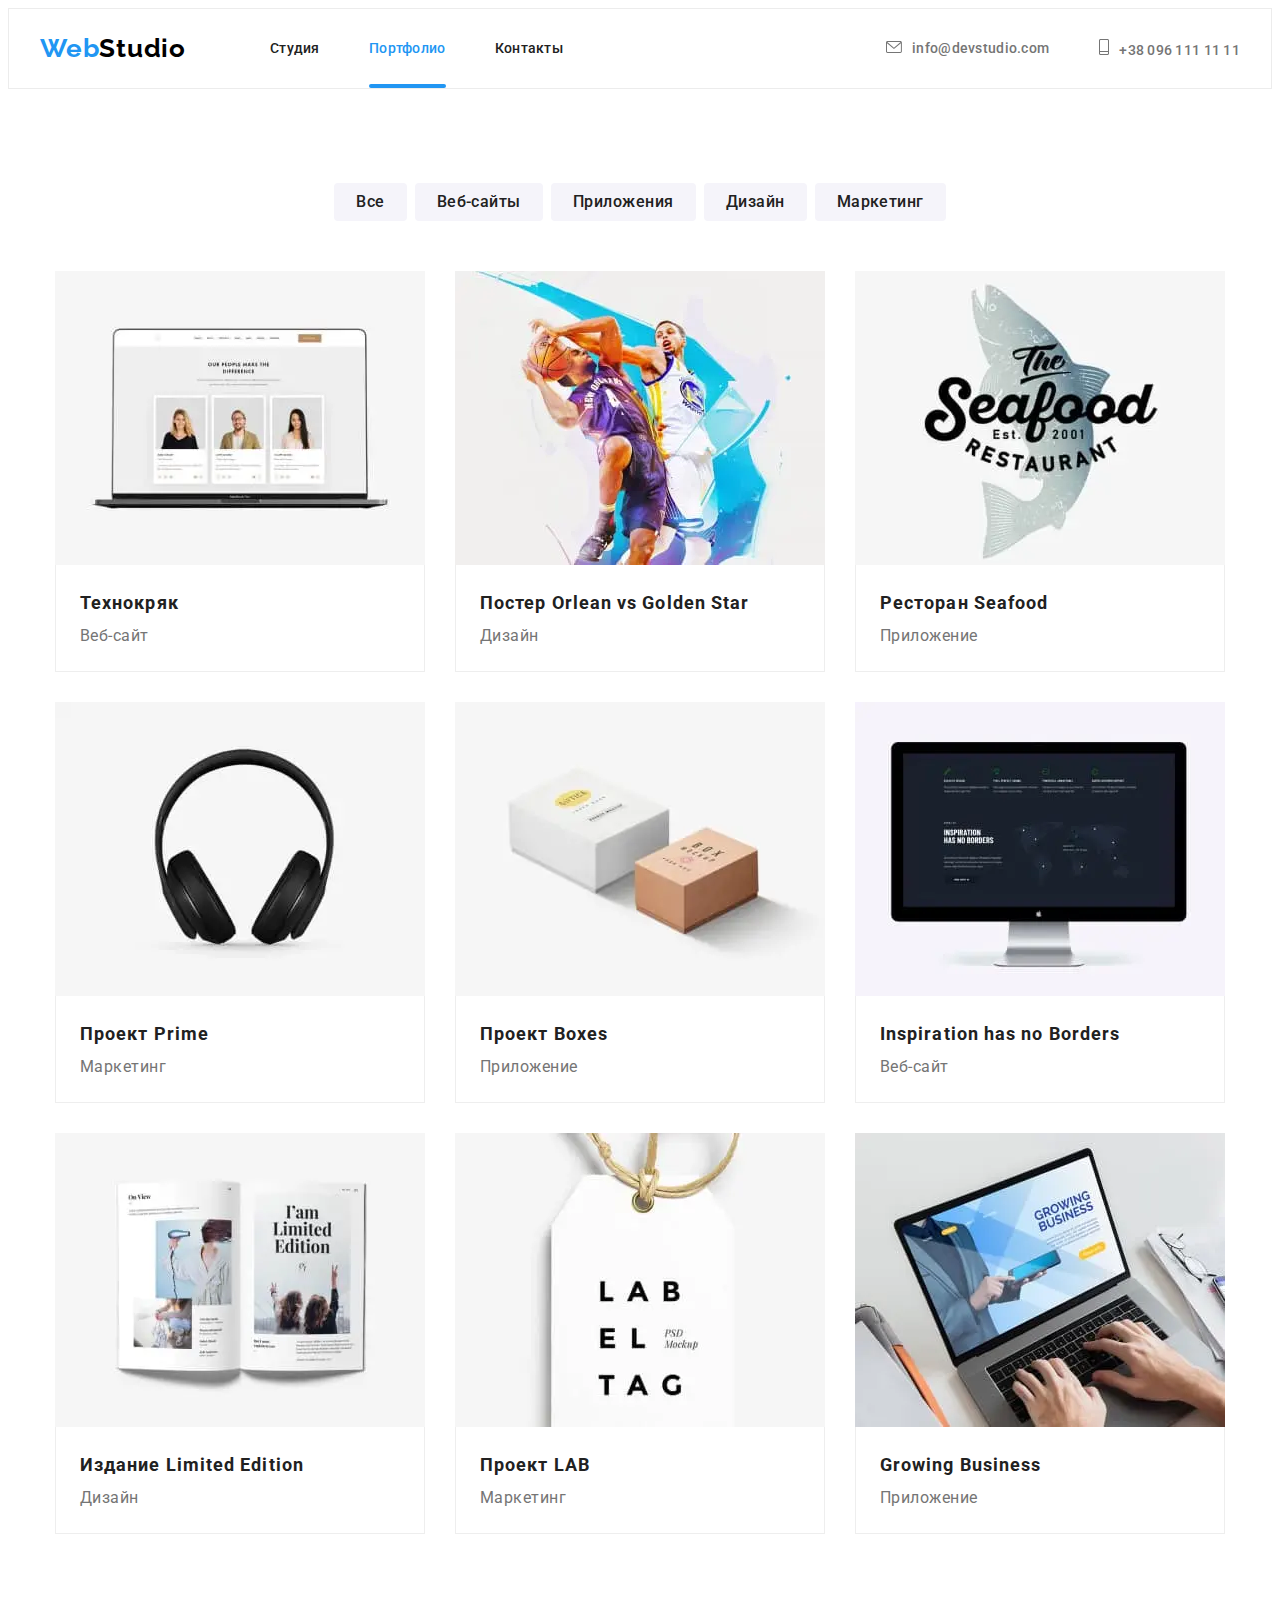
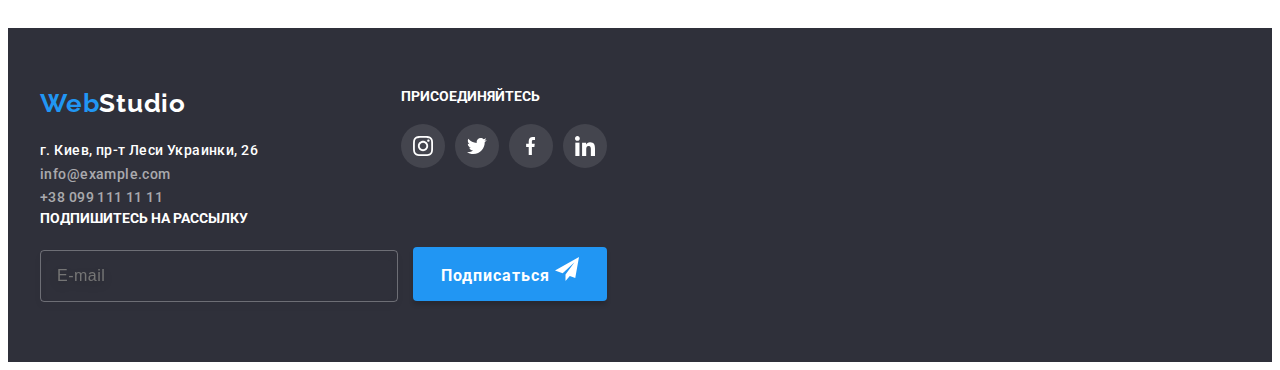
==== commit 4c764a4c: "commit" ====
--- a/portfolio.html
+++ b/portfolio.html
@@ -60,8 +60,8 @@
                 </svg>
                 </button>
                 <ul class="list mobile-menu__list">
-                    <li  class="mobile-menu__item "><a class="mobile-menu__link link current" href="./index.html">Студия</a></li>
-                    <li  class="mobile-menu__item "><a class="mobile-menu__link link" href="./portfolio.html">Портфолио</a></li>
+                    <li  class="mobile-menu__item "><a class="mobile-menu__link link " href="./index.html">Студия</a></li>
+                    <li  class="mobile-menu__item "><a class="mobile-menu__link link current" href="./portfolio.html">Портфолио</a></li>
                     <li  class="mobile-menu__item "><a class="mobile-menu__link link" href="">Контакты</a></li>
                 </ul>
                 <div class="mobile-menu__contact">
@@ -414,6 +414,7 @@
                 </div>
             </div>
         </footer>
+        <script src="./js/menu.js"></script>
     </body>
         
 </html>--- a/css/main.min.css
+++ b/css/main.min.css
@@ -1,2 +1,2 @@
-:root{--accent-color: #2196f3;--text-grey-color: #757575;--text-white-color: #ffffff;--bgraund-grey-color: #2f303a;--clients-logo:#afb1b8}.visually-hidden{position:absolute !important;clip:rect(1px 1px 1px 1px);clip:rect(1px, 1px, 1px, 1px);padding:0 !important;border:0 !important;height:1px !important;width:1px !important;overflow:hidden}h1,h2,h3,h4,h5,h6,p{margin-top:0;margin-bottom:0}ul{margin-top:0;margin-bottom:0;padding-left:0}img{display:block}.link{text-decoration:none;transition-property:color;transition-duration:250ms;transition-timing-function:cubic-bezier(0.4, 0, 0.2, 1)}.list{list-style:none}body{font-family:'Roboto', 'Raleway', sans-serif;color:#212121;font-size:14px}.main-section{padding-top:60px;padding-bottom:60px}@media screen and (min-width: 1200px){.main-section{padding-top:94px;padding-bottom:94px}}.container{width:100%;padding-left:15px;padding-right:15px;margin:0 auto}@media screen and (min-width: 480px){.container{width:480px;margin:0 auto}}@media screen and (min-width: 768px){.container{width:768px}}@media screen and (min-width: 1200px){.container{width:1200px}}.backdrop{position:fixed;top:0;left:0;width:100%;height:100%;background-color:rgba(0,0,0,0.2);z-index:100;opacity:1;visibility:visible;pointer-events:auto;transition:opacity 250ms linear, visibility 250ms linear}.is-hidden{opacity:0;visibility:hidden;pointer-events:none}.modal__but{font-family:inherit;font-style:normal;border:none;background:var(--accent-color);box-shadow:0px 4px 4px rgba(0,0,0,0.15);border-radius:4px;cursor:pointer;color:var(--text-white-color);font-weight:bold;font-size:16px;line-height:1.87;text-align:center;letter-spacing:0.06em}.modal__form{display:flex;flex-direction:column}.modal__head{font-size:20px;font-weight:700;text-align:center;margin-bottom:12px;line-height:2;letter-spacing:0.03em}.modal__form-input{width:100%;height:40px;border:1px solid rgba(33,33,33,0.2);box-sizing:border-box;border-radius:4px;padding-left:42px;transition-property:border-color;transition-duration:250ms;transition-timing-function:cubic-bezier(0.4, 0, 0.2, 1);margin-top:4px}.modal__form-input:focus{border-color:var(--accent-color);outline:none}.modal__form-input:hover{cursor:pointer;outline:none}.modal__form-input:focus+.modal__form-icon{fill:var(--accent-color)}.modal__form-field{font-size:12px;line-height:1.16;letter-spacing:0.01em;color:#757575;position:relative;margin-bottom:10px}.modal__form-icon{position:absolute;width:12px;height:12px;top:50%;left:14px;transition-property:fill;transition-duration:250ms;transition-timing-function:cubic-bezier(0.4, 0, 0.2, 1)}.modal__form-messege{margin-top:4px;width:100%;height:120px;border:1px solid rgba(33,33,33,0.2);box-sizing:border-box;border-radius:4px;resize:none;padding:12px 16px;transition-property:border-color;transition-duration:250ms;transition-timing-function:cubic-bezier(0.4, 0, 0.2, 1)}.modal__form-messege:focus{border-color:var(--accent-color);outline:none}.modal__form-messege::placeholder{font-size:14px;color:rgba(117,117,117,0.5)}.modal__form-checkbox-policy{color:#757575;letter-spacing:0.03em}@media screen and (max-width: 1199px){.modal__form-checkbox-policy{font-size:12px;line-height:1.17px}}@media screen and (min-width: 1200px){.modal__form-checkbox-policy{font-size:14px;line-height:1.7px;margin:0 auto}}.modal__form-checkbox-policy::before{display:inline-block;vertical-align:middle;content:"";width:16px;height:15px;border:1px solid;border-color:var(--text-grey-color);border-radius:2px;margin-right:7px}.modal__form-checkbox:checked+.modal__form-checkbox-policy::before{background-color:var(--accent-color);background-image:url(../images/checkbox.svg);background-size:contain;background-repeat:no-repeat;background-position:center;border:transparent}.modal__form-checkbox:focus+.modal__form-checkbox-policy::before{border-color:var(--accent-color)}.modal__form-checkbox-policy-link{color:var(--accent-color)}.form__but{padding:10px 55px 10px 56px;margin-top:30px;align-self:center}.modal{position:absolute;top:50%;left:50%;transform:translate(-50%, -50%);width:528px;height:581px;background-color:var(--text-white-color);box-shadow:0px 1px 3px rgba(0,0,0,0.12),0px 1px 1px rgba(0,0,0,0.14),0px 2px 1px rgba(0,0,0,0.2);border-radius:4px;padding:40px 40px 40px 40px}@media screen and (max-width: 1199px){.modal{width:450px;height:609px}}@media screen and (min-width: 1200px){.modal{width:528px;height:581px}}.modal__close-btn{position:absolute;width:30px;height:30px;right:8px;top:8px;background-color:#FFFFFF;border:1px solid rgba(0,0,0,0.1);border-radius:50%;padding:0;cursor:pointer;transition-property:fill;transition-duration:250ms;transition-timing-function:cubic-bezier(0.4, 0, 0.2, 1)}.modal__close-btn:hover{border:1px solid #2196f3}.modal__close-btn:hover .modal__close-btn-icon{fill:var(--accent-color)}.social-list{display:flex;justify-content:space-between;margin-top:16px}.footer-social__list{display:flex}.footer-social__list .footer-social__item:not(:last-child){margin-right:10px}.social-icon{fill:#AFB1B8;transition-property:fill;transition-duration:250ms;transition-timing-function:cubic-bezier(0.4, 0, 0.2, 1)}.footer-social__icon{fill:var(--text-white-color)}.social-list__link{display:flex;justify-content:center;align-items:center;width:44px;height:44px;border-radius:50%;background-color:#FFFFFF;transition-property:background-color;transition-duration:250ms;transition-timing-function:cubic-bezier(0.4, 0, 0.2, 1)}.social-list__link:hover,.social-list__link:focus{background-color:var(--accent-color)}.social-list__link:hover:hover .social-icon,.social-list__link:hover:focus .social-icon,.social-list__link:focus:hover .social-icon,.social-list__link:focus:focus .social-icon{fill:var(--text-white-color)}.footer-social__link{display:flex;justify-content:center;align-items:center;width:44px;height:44px;border-radius:50%;background-color:rgba(255,255,255,0.1);transition-property:background-color;transition-duration:250ms;transition-timing-function:cubic-bezier(0.4, 0, 0.2, 1)}.footer-social__link:hover,.footer-social__link:focus{background-color:var(--accent-color)}.logo{font-family:Raleway;font-weight:bold;font-size:24px;line-height:1.174;letter-spacing:0.03em;color:var(--accent-color);text-decoration:none}@media screen and (min-width: 1200px){.logo{font-size:26px;line-height:1.173}}.logo_white{color:white}.logo_black{color:black}@media screen and (max-width: 767px){.mobile-menu{position:fixed;top:0;left:0;width:480px;height:796px;overflow:auto;background-color:white;opacity:0;visibility:hidden;pointer-events:none}.mobile-menu__container{width:100%;height:700px;padding-left:40px;padding-right:15px;padding-top:48px;position:relative}.mobile-menu__close-btn{position:absolute;top:10px;right:10px;border:none;background-color:transparent;padding:0;transition-property:fill;transition-duration:250ms;transition-timing-function:cubic-bezier(0.4, 0, 0.2, 1)}.mobile-menu.is-open{opacity:1;visibility:visible;pointer-events:auto}.mobile-menu__contact{position:absolute;bottom:48px}.mobile-menu__list{list-style:none;font-weight:500;font-size:40px;line-height:1.15;letter-spacing:0.02em}.mobile-menu__list .link{color:#212121}.mobile-menu__list .current{color:var(--accent-color)}.mobile-menu__item:not(:last-child){margin-bottom:32px}.mobile-menu__contact__list{list-style:none;font-weight:500;font-size:24px;line-height:1.15;letter-spacing:0.02em}.mobile-menu__contact__list .link{color:var(--text-grey-color)}.mobile-menu__contact__list .mobile-menu__contact__current{font-size:34px;color:var(--accent-color)}.mobile-menu__social-list{list-style:none;font-weight:500;font-size:18px;line-height:1.22;letter-spacing:0.02em;padding-top:64px;display:inline-flex;align-items:center}.mobile-menu__social-list .link{color:var(--accent-color)}.mobile-menu__social-item{display:inline}.mobile-menu__social-item:not(:last-child)::after{content:'';display:inline-flex;width:1px;height:22px;background-color:rgba(33,33,33,0.2);vertical-align:middle;margin-left:10px;margin-right:10px}}@media screen and (min-width: 768px){.mobile-menu{display:none}.header__menu-btn{display:none}}.main-section{display:flex;flex-direction:column}.buttons__btn{font-family:inherit;font-style:normal;background-color:#f5f4fa;border-radius:4px;border:none;cursor:pointer;font-weight:500;font-size:16px;line-height:1.62;text-align:center;letter-spacing:0.03em;color:#212121;transition-property:box-shadow, color, background-color;transition-duration:250ms;transition-timing-function:cubic-bezier(0.4, 0, 0.2, 1);padding-top:6px;padding-bottom:6px;padding-left:22px;padding-right:22px}.buttons__btn:hover,.buttons__btn:focus{background-color:var(--accent-color);box-shadow:0px 3px 1px rgba(0,0,0,0.1),0px 1px 2px rgba(0,0,0,0.08),0px 2px 2px rgba(0,0,0,0.12);border-radius:4px;border:none;color:var(--text-white-color)}.buttons__list{margin:0;margin-bottom:25px}@media screen and (min-width: 768px){.buttons__list{display:flex;justify-content:center;margin-bottom:50px}}.buttons__list :not(:last-child){margin-right:8px}@media screen and (max-width: 767px){.buttons__item{display:inline;margin-bottom:15px}}@media screen and (max-width: 767px){.buttons__btn{margin-bottom:15px}}.clients__header{font-size:28px;line-height:1.18;text-align:center;letter-spacing:0.03em}@media screen and (min-width: 1200px){.clients__header{font-size:36px}}.clients{padding-top:60px;padding-bottom:60px}@media screen and (min-width: 1200px){.clients{padding-top:94px;padding-bottom:94px}}.clients-list{margin:35px -15px -15px -15px}@media screen and (min-width: 480px){.clients-list{display:flex;flex-wrap:wrap}}.clients__item{margin:15px}.clients__link{display:flex;align-items:center;justify-content:center;height:92px;border:1px solid var(--clients-logo);border-radius:4px;fill:var(--clients-logo);transition-property:fill, border-color;transition-duration:250ms;transition-timing-function:cubic-bezier(0.4, 0, 0.2, 1);width:210px}@media screen and (min-width: 768px){.clients__link{width:226px}}@media screen and (min-width: 1200px){.clients__link{width:170px}}.clients__link:hover,.clients__link:focus{fill:var(--accent-color);border-color:var(--accent-color);cursor:pointer}.header{background:white;margin-left:0px;margin-top:0px}.header__menu-btn{line-height:40px;background-color:transparent;border:none;padding:0}.header__mobile-menu-icon{height:40px;width:40px}.header .contact__list{margin-left:auto}@media screen and (max-width: 767px){.header .contact__list{display:none}.header__container{display:flex;justify-content:space-between}.header__container .logo{padding-top:24px;margin-right:93px;padding-bottom:25px}}@media screen and (min-width: 768px) and (max-width: 1199px){.header__container{display:flex;justify-content:space-between;align-items:center}.header__container .logo{margin-right:88px;padding-bottom:26px;padding-top:26px}.contact__list{font-size:12px;letter-spacing:0.02em;padding-top:21px;padding-bottom:21px;display:flex;flex-direction:column}.contact__list .mail{width:14px;height:10px}.contact__list .tel{width:10px;height:14px}.contact__list-icon{margin-right:8px}}@media screen and (min-width: 1200px){.header__container{display:flex;justify-content:space-between}.header__container .logo{padding-top:24px;margin-right:88px;padding-bottom:25px}.contact__list .navigation__item:not(:last-child){margin-right:50px}.contact__list{font-size:14px;letter-spacing:0.02em;display:flex;align-items:center;justify-content:flex-end}.contact__list .mail{width:16px;height:12px}.contact__list .tel{width:10px;height:16px}.contact__list-icon{margin-right:10px}}.border-header{border:1px solid #ececec}.contact__list{list-style:none;font-weight:500;line-height:1.14;letter-spacing:0.02em}.contact__list .link{padding-top:32px;padding-bottom:32px;color:var(--text-grey-color)}.contact__list-icon{fill:var(--text-grey-color);transition-property:fill;transition-duration:250ms;transition-timing-function:cubic-bezier(0.4, 0, 0.2, 1)}.contact__list .navigation__item:hover .contact__list-icon,.contact__list .navigation__item:focus .contact__list-icon{fill:var(--accent-color)}.potrtfolio__list{margin:-15px}.potrtfolio__list .header-item{font-size:18px;line-height:2;letter-spacing:0.06em}.potrtfolio__list .text{font-size:16px;line-height:1.87;letter-spacing:0.03em;color:var(--text-grey-color)}@media screen and (min-width: 768px){.potrtfolio__list{display:flex;flex-wrap:wrap;justify-content:center}}@media screen and (max-width: 767px){.potrtfolio__link{display:block;margin-left:auto;margin-right:auto}}.potrtfolio__item{margin:15px}@media screen and (min-width: 768px){.potrtfolio__item{width:354px}}@media screen and (min-width: 1200px){.potrtfolio__item{width:370px}}.potrtfolio__item-text{color:#212121;background-color:var(--text-white-color);padding:20px 24px;border:1px;border-style:none solid solid solid;border-color:#eeeeee}.potrtfolio__list-img{position:relative;overflow:hidden}.potrtfolio__link{display:block}.potrtfolio__link:hover,.potrtfolio__link:focus{box-shadow:0px 1px 1px rgba(0,0,0,0.12),0px 4px 4px rgba(0,0,0,0.06),1px 4px 6px rgba(0,0,0,0.16)}@media screen and (max-width: 767px){.overlay{position:absolute;top:0;left:0;font-size:18px;width:100%;height:100%;line-height:1.56;letter-spacing:0.03em;color:var(--text-white-color);background-color:rgba(33,150,243,0.9);padding:77px 24px 77px 24px;overflow:auto;transform:translateY(100%);transition:transform 250ms cubic-bezier(0.4, 0, 0.2, 1)}.potrtfolio__link:hover .overlay,.potrtfolio__link:focus .overlay{transform:translateY(0%)}}@media screen and (min-width: 768px){.overlay{position:absolute;top:0;left:0;font-size:18px;width:100%;height:100%;line-height:1.56;letter-spacing:0.03em;color:var(--text-white-color);background-color:rgba(33,150,243,0.9);padding:77px 24px 77px 24px;overflow:auto;transform:translateY(100%);transition:transform 250ms cubic-bezier(0.4, 0, 0.2, 1)}.potrtfolio__link:hover .overlay,.potrtfolio__link:focus .overlay{transform:translateY(0%)}}@media screen and (min-width: 1200px){.overlay{position:absolute;top:0;left:0;font-size:18px;width:100%;height:100%;line-height:1.56;letter-spacing:0.03em;color:var(--text-white-color);background-color:rgba(33,150,243,0.9);padding:77px 24px 77px 24px;overflow:auto;transform:translateY(100%);transition:transform 250ms cubic-bezier(0.4, 0, 0.2, 1)}.potrtfolio__link:hover .overlay,.potrtfolio__link:focus .overlay{transform:translateY(0%)}}@media screen and (max-width: 767px){.navigation__list{display:none}}.navigation{display:flex;align-items:center}.navigation__link{padding-top:32px;padding-bottom:32px}.navigation__list{list-style:none;font-weight:500;line-height:1.14;letter-spacing:0.02em}.navigation__list .link{color:#212121;padding-top:32px;padding-bottom:32px}.navigation__list .navigation__list--current{color:var(--accent-color)}.navigation__list .navigation__item:not(:last-child){margin-right:50px}.navigation__item{display:inline}.navigation__list .navigation__item{margin-left:-4px}.navigation__list--current{position:relative}.navigation__list--current:after{display:block;position:absolute;content:"";left:0px;bottom:0px;width:100%;height:4px;background-color:var(--accent-color);border-radius:2px}.link{transition-property:color;transition-duration:250ms;transition-timing-function:cubic-bezier(0.4, 0, 0.2, 1)}.link:hover,.link:focus{color:var(--accent-color)}.hero{background:var(--bgraund-grey-color);background-image:linear-gradient(rgba(47,48,58,0.4), rgba(47,48,58,0.4)),url("/images/bg-mob.jpg");background-size:cover;padding-top:200px;padding-bottom:200px;padding-left:0px;padding-right:0px;text-align:center;margin:0 auto}@media (min-device-pixel-ratio: 2) and (max-width: 767px), (min-resolution: 192dpi) and (max-width: 767px), (min-resolution: 2dppx) and (max-width: 767px){.hero{background-image:linear-gradient(rgba(47,48,58,0.4), rgba(47,48,58,0.4)),url("/images/bg-mob@2x.jpg")}}@media screen and (min-width: 768px) and (max-width: 1199px){.hero{background-image:linear-gradient(rgba(47,48,58,0.4), rgba(47,48,58,0.4)),url("/images/bg-tablet.jpg")}}@media (min-device-pixel-ratio: 2) and (min-width: 768px) and (max-width: 1199px), (min-resolution: 192dpi) and (min-width: 768px) and (max-width: 1199px), (min-resolution: 2dppx) and (min-width: 768px) and (max-width: 1199px){.hero{background-image:linear-gradient(rgba(47,48,58,0.4), rgba(47,48,58,0.4)),url("/images/bg-tablet@2x.jpg")}}@media screen and (min-width: 1200px){.hero{background-image:linear-gradient(rgba(47,48,58,0.4), rgba(47,48,58,0.4)),url("/images/bg.jpg")}}@media (min-device-pixel-ratio: 2) and (min-width: 1200px), (min-resolution: 192dpi) and (min-width: 1200px), (min-resolution: 2dppx) and (min-width: 1200px){.hero{background-image:linear-gradient(rgba(47,48,58,0.4), rgba(47,48,58,0.4)),url("/images/bg@2x.jpg")}}.hero__header{font-weight:900;font-size:44px;line-height:1.36;letter-spacing:0.06em;text-transform:uppercase;color:var(--text-white-color);margin:0 auto;max-width:696px;margin-bottom:30px}@media screen and (max-width: 768px){.hero__header{font-size:26px;line-height:1.62}}.hero__btn{padding:10px 32px 10px 32px}.our-team{background:#f5f4fa;padding-top:60px;padding-bottom:60px}@media screen and (min-width: 1200px){.our-team{padding-top:94px;padding-bottom:94px}}.our-team__header{font-size:28px;line-height:1.18;text-align:center;letter-spacing:0.03em}@media screen and (min-width: 1200px){.our-team__header{font-size:36px;line-height:1.17}}.our-team__list{margin:35px -15px -15px -15px}.our-team__list .header-item{font-size:16px;line-height:1.19;text-align:center;letter-spacing:0.03em;text-transform:uppercase}.our-team__list .text{color:var(--text-grey-color);font-size:16px;line-height:1.19;text-align:center;letter-spacing:0.03em}@media screen and (min-width: 768px){.our-team__list{display:flex;flex-wrap:wrap;justify-content:center}}.our-team__item{box-shadow:0px 1px 3px rgba(0,0,0,0.12),0px 1px 1px rgba(0,0,0,0.14),0px 2px 1px rgba(0,0,0,0.2);border-radius:0px 0px 4px 4px;max-width:270px;margin:15px}@media screen and (max-width: 767px){.our-team__item{display:block;margin-left:auto;margin-right:auto}}@media screen and (min-width: 768px){.our-team__item{width:354px}}@media screen and (min-width: 1200px){.our-team__item{width:270px}}.our-team__picture{width:100%}.our-team__text{padding-top:30px;padding-bottom:30px;background:var(--text-white-color);padding-left:32px;padding-right:32px}@media screen and (max-width: 1199px){.services{display:none}}.services{padding-bottom:94px}.services__header{margin-bottom:50px;font-size:36px;line-height:1.17;text-align:center;letter-spacing:0.03em}.services__list{display:flex;flex-wrap:wrap;margin:-15px}.services__item{margin:15px;position:relative}.services__text{position:absolute;width:370px;height:70px;bottom:0;background-color:rgba(47,48,58,0.8);font-weight:bold;font-size:14px;line-height:1.14;text-align:center;letter-spacing:0.03em;text-transform:uppercase;color:#FFFFFF;padding-top:27px;padding-bottom:27px}.specifics{padding-top:60px;padding-bottom:60px}@media screen and (min-width: 1200px){.specifics{padding-top:94px;padding-bottom:94px}}.specifics__list{margin:-15px}.specifics__list .text{line-height:1.71;letter-spacing:0.03em;color:var(--text-grey-color)}@media screen and (min-width: 768px){.specifics__list{display:flex;flex-wrap:wrap}}.specifics__item{margin:15px}.specifics__item-icon,.specifics__item{max-width:450px}@media screen and (min-width: 768px){.specifics__item-icon,.specifics__item{width:354px}}@media screen and (min-width: 1200px){.specifics__item-icon,.specifics__item{width:270px}}.specifics__header{line-height:1.14;letter-spacing:0.03em;text-transform:uppercase}@media screen and (max-width: 767px){.specifics__header{text-align:center}}.specifics__item-icon{display:flex;justify-content:center;align-items:center;height:120px;background-color:#F5F4FA;border-radius:4px;margin-bottom:30px}.footer{padding-top:60px;padding-bottom:60px;background:var(--bgraund-grey-color)}.footer .logo{display:block;margin-bottom:20px}.footer-contact__item:not(:last-child){margin-bottom:9px}@media screen and (max-width: 767px){.footer-contact,.footer-social,.footer-form{margin-right:auto;margin-left:auto;text-align:center}.footer-contact{width:232px}.footer-social{width:206px;margin-top:60px;margin-bottom:60px}.footer-form{max-width:450px}.footer-form__form-input{width:100%}.footer-form__form-btn{margin-top:20px;display:block;margin-right:auto;margin-left:auto}}@media screen and (min-width: 768px) and (max-width: 1199px){.column_tablet{display:flex;align-items:baseline}.footer-contact,.footer-social,.footer-form{margin-right:auto;margin-left:auto;text-align:center}.footer-contact{width:232px;margin-right:165px}.footer-social{width:206px;margin-top:-42px}.footer-form{margin-top:60px}.footer-form__form-input{width:480px}.footer-form__form-btn{margin-top:20px;display:block;margin-right:auto;margin-left:auto}}@media screen and (min-width: 1200px){.column,.column_tablet{display:flex;align-items:baseline}.footer-form__form{display:flex;justify-content:center}.footer-form__form-btn{position:relative;margin-left:12px}.footer-contact{margin-right:70px}.footer-social{margin-right:93px}.footer-form__form-input{width:358px}}.footer__header{font-weight:700;font-size:14px;line-height:1.17;text-transform:uppercase;color:var(--text-white-color);margin-bottom:20px}.footer-form__form-btn{font-weight:bold;padding:10px 28px}.footer-form__form-input{background-color:transparent;font-size:16px;line-height:1.25;letter-spacing:0.03em;color:rgba(255,255,255,0.6);border:1px solid rgba(255,255,255,0.3);box-sizing:border-box;filter:drop-shadow(0px 4px 4px rgba(0,0,0,0.15));border-radius:4px;padding-left:16px;padding-top:15px;padding-bottom:15px}.footer-form__icon-send{fill:var(--text-white-color)}.footer-contact__list{list-style:none;font-weight:500;line-height:1.14;letter-spacing:0.02em}.footer-contact__list .link{line-height:1.71;letter-spacing:0.03em;color:rgba(255,255,255,0.6)}.footer-contact__list .link:hover,.footer-contact__list .link:focus{color:var(--accent-color)}.footer-contact__list .link .address{color:var(--text-white-color)}.footer-contact__address{font-style:normal}
+:root{--accent-color: #2196f3;--text-grey-color: #757575;--text-white-color: #ffffff;--bgraund-grey-color: #2f303a;--clients-logo:#afb1b8}.visually-hidden{position:absolute !important;clip:rect(1px 1px 1px 1px);clip:rect(1px, 1px, 1px, 1px);padding:0 !important;border:0 !important;height:1px !important;width:1px !important;overflow:hidden}h1,h2,h3,h4,h5,h6,p{margin-top:0;margin-bottom:0}ul{margin-top:0;margin-bottom:0;padding-left:0}img{display:block}.link{text-decoration:none;transition-property:color;transition-duration:250ms;transition-timing-function:cubic-bezier(0.4, 0, 0.2, 1)}.list{list-style:none}body{font-family:'Roboto', 'Raleway', sans-serif;color:#212121;font-size:14px}body.modal-open{overflow:hidden}.main-section{padding-top:60px;padding-bottom:60px}@media screen and (min-width: 1200px){.main-section{padding-top:94px;padding-bottom:94px}}.container{width:100%;padding-left:15px;padding-right:15px;margin-left:auto;margin-right:auto}@media screen and (min-width: 768px){.container{width:768px}}@media screen and (min-width: 1200px){.container{width:1200px}}.backdrop{position:fixed;top:0;left:0;width:100%;height:100%;background-color:rgba(0,0,0,0.2);z-index:100;opacity:1;visibility:visible;pointer-events:auto;transition:opacity 250ms linear, visibility 250ms linear}.is-hidden{opacity:0;visibility:hidden;pointer-events:none}.modal__but{font-family:inherit;font-style:normal;border:none;background:var(--accent-color);box-shadow:0px 4px 4px rgba(0,0,0,0.15);border-radius:4px;cursor:pointer;color:var(--text-white-color);font-weight:bold;font-size:16px;line-height:1.87;text-align:center;letter-spacing:0.06em}.modal__form{display:flex;flex-direction:column}.modal__head{font-size:20px;font-weight:700;text-align:center;margin-bottom:12px;line-height:2;letter-spacing:0.03em}.modal__form-input{width:100%;height:40px;border:1px solid rgba(33,33,33,0.2);box-sizing:border-box;border-radius:4px;padding-left:42px;transition-property:border-color;transition-duration:250ms;transition-timing-function:cubic-bezier(0.4, 0, 0.2, 1);margin-top:4px}.modal__form-input:focus{border-color:var(--accent-color);outline:none}.modal__form-input:hover{cursor:pointer;outline:none}.modal__form-input:focus+.modal__form-icon{fill:var(--accent-color)}.modal__form-field{font-size:12px;line-height:1.16;letter-spacing:0.01em;color:#757575;position:relative;margin-bottom:10px}.modal__form-icon{position:absolute;width:12px;height:12px;top:50%;left:14px;transition-property:fill;transition-duration:250ms;transition-timing-function:cubic-bezier(0.4, 0, 0.2, 1)}.modal__form-messege{margin-top:4px;width:100%;height:120px;border:1px solid rgba(33,33,33,0.2);box-sizing:border-box;border-radius:4px;resize:none;padding:12px 16px;transition-property:border-color;transition-duration:250ms;transition-timing-function:cubic-bezier(0.4, 0, 0.2, 1)}.modal__form-messege:focus{border-color:var(--accent-color);outline:none}.modal__form-messege::placeholder{font-size:14px;color:rgba(117,117,117,0.5)}.modal__form-checkbox-policy{color:#757575;letter-spacing:0.03em}@media screen and (max-width: 1199px){.modal__form-checkbox-policy{font-size:12px;line-height:1.17px}}@media screen and (min-width: 1200px){.modal__form-checkbox-policy{font-size:14px;line-height:1.7px;margin:0 auto}}.modal__form-checkbox-policy::before{display:inline-block;vertical-align:middle;content:"";width:16px;height:15px;border:1px solid;border-color:var(--text-grey-color);border-radius:2px;margin-right:7px}.modal__form-checkbox:checked+.modal__form-checkbox-policy::before{background-color:var(--accent-color);background-image:url(../images/checkbox.svg);background-size:contain;background-repeat:no-repeat;background-position:center;border:transparent}.modal__form-checkbox:focus+.modal__form-checkbox-policy::before{border-color:var(--accent-color)}.modal__form-checkbox-policy-link{color:var(--accent-color)}.form__but{padding:10px 55px 10px 56px;margin-top:30px;align-self:center}.modal{position:absolute;top:50%;left:50%;transform:translate(-50%, -50%);width:528px;height:581px;background-color:var(--text-white-color);box-shadow:0px 1px 3px rgba(0,0,0,0.12),0px 1px 1px rgba(0,0,0,0.14),0px 2px 1px rgba(0,0,0,0.2);border-radius:4px;padding:40px 40px 40px 40px}@media screen and (max-width: 1199px){.modal{width:450px;height:609px}}@media screen and (min-width: 1200px){.modal{width:528px;height:581px}}.modal__close-btn{position:absolute;width:30px;height:30px;right:8px;top:8px;background-color:#FFFFFF;border:1px solid rgba(0,0,0,0.1);border-radius:50%;padding:0;cursor:pointer;transition-property:fill;transition-duration:250ms;transition-timing-function:cubic-bezier(0.4, 0, 0.2, 1)}.modal__close-btn:hover{border:1px solid #2196f3}.modal__close-btn:hover .modal__close-btn-icon{fill:var(--accent-color)}.social-list{display:flex;justify-content:space-between;margin-top:16px}.footer-social__list{display:flex}.footer-social__list .footer-social__item:not(:last-child){margin-right:10px}@media screen and (max-width: 767px){.footer-social__list{justify-content:center}}.social-icon{fill:#AFB1B8;transition-property:fill;transition-duration:250ms;transition-timing-function:cubic-bezier(0.4, 0, 0.2, 1)}.footer-social__icon{fill:var(--text-white-color)}.social-list__link{display:flex;justify-content:center;align-items:center;width:44px;height:44px;border-radius:50%;background-color:#FFFFFF;transition-property:background-color;transition-duration:250ms;transition-timing-function:cubic-bezier(0.4, 0, 0.2, 1)}.social-list__link:hover,.social-list__link:focus{background-color:var(--accent-color)}.social-list__link:hover:hover .social-icon,.social-list__link:hover:focus .social-icon,.social-list__link:focus:hover .social-icon,.social-list__link:focus:focus .social-icon{fill:var(--text-white-color)}.footer-social__link{display:flex;justify-content:center;align-items:center;width:44px;height:44px;border-radius:50%;background-color:rgba(255,255,255,0.1);transition-property:background-color;transition-duration:250ms;transition-timing-function:cubic-bezier(0.4, 0, 0.2, 1)}.footer-social__link:hover,.footer-social__link:focus{background-color:var(--accent-color)}.logo{font-family:Raleway;font-weight:bold;font-size:24px;line-height:1.174;letter-spacing:0.03em;color:var(--accent-color);text-decoration:none}@media screen and (min-width: 1200px){.logo{font-size:26px;line-height:1.173}}.logo_white{color:white}.logo_black{color:black}@media screen and (max-width: 767px){.mobile-menu{position:fixed;top:0;left:0;width:100%;height:100%;overflow:auto;background-color:white;opacity:0;visibility:hidden;pointer-events:none}.mobile-menu__container{width:100%;height:100%;padding-top:48px;padding-left:40px;position:relative}.mobile-menu__close-btn{position:absolute;top:10px;right:10px;border:none;background-color:transparent;padding:0;transition-property:fill;transition-duration:250ms;transition-timing-function:cubic-bezier(0.4, 0, 0.2, 1)}.mobile-menu.is-open{opacity:1;visibility:visible;pointer-events:auto;z-index:100}.mobile-menu__contact{position:absolute;bottom:48px}.mobile-menu__list{list-style:none;font-weight:500;font-size:40px;line-height:1.15;letter-spacing:0.02em}.mobile-menu__list .link{color:#212121}.mobile-menu__list .current{color:var(--accent-color)}.mobile-menu__item:not(:last-child){margin-bottom:32px}.mobile-menu__contact__list{list-style:none;font-weight:500;font-size:24px;line-height:1.15;letter-spacing:0.02em}.mobile-menu__contact__list .link{color:var(--text-grey-color)}.mobile-menu__contact__list .mobile-menu__contact__current{font-size:34px;line-height:1.17;color:var(--accent-color)}.mobile-menu__social-list{list-style:none;font-weight:500;font-size:14px;line-height:1.22;letter-spacing:0.02em;padding-top:64px;display:inline-flex;align-items:center}.mobile-menu__social-list .link{color:var(--accent-color)}.mobile-menu__social-item{display:inline}.mobile-menu__social-item:not(:last-child)::after{content:'';display:inline-flex;width:1px;height:22px;background-color:rgba(33,33,33,0.2);vertical-align:middle;margin-left:9px;margin-right:9px}}@media screen and (min-width: 768px){.mobile-menu{display:none}.header__menu-btn{display:none}}.main-section{display:flex;flex-direction:column}.buttons__btn{font-family:inherit;font-style:normal;background-color:#f5f4fa;border-radius:4px;border:none;cursor:pointer;font-weight:500;font-size:16px;line-height:1.62;text-align:center;letter-spacing:0.03em;color:#212121;transition-property:box-shadow, color, background-color;transition-duration:250ms;transition-timing-function:cubic-bezier(0.4, 0, 0.2, 1);padding-top:6px;padding-bottom:6px;padding-left:22px;padding-right:22px}.buttons__btn:hover,.buttons__btn:focus{background-color:var(--accent-color);box-shadow:0px 3px 1px rgba(0,0,0,0.1),0px 1px 2px rgba(0,0,0,0.08),0px 2px 2px rgba(0,0,0,0.12);border-radius:4px;border:none;color:var(--text-white-color)}.buttons__list{display:flex;flex-wrap:wrap}.buttons__list{margin:0 auto;margin-bottom:25px}@media screen and (min-width: 768px){.buttons__list{justify-content:center;margin-bottom:50px}}.buttons__list :not(:last-child){margin-right:8px}@media screen and (max-width: 767px){.buttons__item{margin-bottom:15px}}@media screen and (max-width: 767px){.buttons__btn{margin-bottom:15px}}.clients__header{font-size:28px;line-height:1.18;text-align:center;letter-spacing:0.03em;margin-bottom:50px}@media screen and (min-width: 1200px){.clients__header{font-size:36px}}.clients{padding-top:60px;padding-bottom:60px}@media screen and (min-width: 1200px){.clients{padding-top:94px;padding-bottom:94px}}.clients-list{margin:-15px;display:flex;flex-wrap:wrap}.clients__item{margin:15px}@media screen and (max-width: 767px){.clients__item{flex-basis:calc((100% - 60px) / 2)}}.clients__link{display:flex;align-items:center;justify-content:center;height:92px;border:1px solid var(--clients-logo);border-radius:4px;fill:var(--clients-logo);transition-property:fill, border-color;transition-duration:250ms;transition-timing-function:cubic-bezier(0.4, 0, 0.2, 1);width:100%}@media screen and (min-width: 768px){.clients__link{width:226px}}@media screen and (min-width: 1200px){.clients__link{width:170px}}.clients__link:hover,.clients__link:focus{fill:var(--accent-color);border-color:var(--accent-color);cursor:pointer}.header{background:white;margin-left:0px;margin-top:0px}.header__menu-btn{line-height:40px;background-color:transparent;border:none;padding:0}.header__mobile-menu-icon{height:40px;width:40px}.header .contact__list{margin-left:auto}@media screen and (max-width: 767px){.header .contact__list{display:none}.header__container{display:flex;justify-content:space-between}.header__container .logo{padding-top:24px;margin-right:93px;padding-bottom:25px}}@media screen and (min-width: 768px) and (max-width: 1199px){.header__container{display:flex;justify-content:space-between;align-items:center}.header__container .logo{margin-right:88px;padding-bottom:26px;padding-top:26px}.contact__list{font-size:12px;letter-spacing:0.02em;padding-top:21px;padding-bottom:21px;display:flex;flex-direction:column}.contact__list .mail{width:14px;height:10px}.contact__list .tel{width:10px;height:14px}.contact__list-icon{margin-right:8px}}@media screen and (min-width: 1200px){.header__container{display:flex;justify-content:space-between}.header__container .logo{padding-top:24px;margin-right:88px;padding-bottom:25px}.contact__list .navigation__item:not(:last-child){margin-right:50px}.contact__list{font-size:14px;letter-spacing:0.02em;display:flex;align-items:center;justify-content:flex-end}.contact__list .mail{width:16px;height:12px}.contact__list .tel{width:10px;height:16px}.contact__list-icon{margin-right:10px}}.border-header{border:1px solid #ececec}.contact__list{list-style:none;font-weight:500;line-height:1.14;letter-spacing:0.02em}.contact__list .link{padding-top:32px;padding-bottom:32px;color:var(--text-grey-color)}.contact__list-icon{fill:var(--text-grey-color);transition-property:fill;transition-duration:250ms;transition-timing-function:cubic-bezier(0.4, 0, 0.2, 1)}.contact__list .navigation__item:hover .contact__list-icon,.contact__list .navigation__item:focus .contact__list-icon{fill:var(--accent-color)}.potrtfolio__list .header-item{font-size:18px;line-height:2;letter-spacing:0.06em}.potrtfolio__list .text{font-size:16px;line-height:1.87;letter-spacing:0.03em;color:var(--text-grey-color)}@media screen and (min-width: 768px){.potrtfolio__list{display:flex;flex-wrap:wrap;justify-content:center;margin:-15px}}@media screen and (max-width: 767px){.potrtfolio__item{margin:0 auto;max-width:450px}.potrtfolio__item:not(:last-child){margin-bottom:30px}}@media screen and (min-width: 768px){.potrtfolio__item{margin:15px;width:354px}}@media screen and (min-width: 1200px){.potrtfolio__item{width:370px}}.potrtfolio__item-text{color:#212121;background-color:var(--text-white-color);padding:20px 24px;border:1px;border-style:none solid solid solid;border-color:#eeeeee}.potrtfolio__picture{width:100%}.potrtfolio__list-img{position:relative;overflow:hidden}.potrtfolio__link:hover,.potrtfolio__link:focus{box-shadow:0px 1px 1px rgba(0,0,0,0.12),0px 4px 4px rgba(0,0,0,0.06),1px 4px 6px rgba(0,0,0,0.16)}.overlay{position:absolute;top:0;left:0;font-size:18px;width:100%;height:100%;line-height:1.56;letter-spacing:0.03em;color:var(--text-white-color);background-color:rgba(33,150,243,0.9);padding:77px 24px 77px 24px;overflow:auto;transform:translateY(101%);transition:transform 250ms cubic-bezier(0.4, 0, 0.2, 1)}.potrtfolio__link:hover .overlay,.potrtfolio__link:focus .overlay{transform:translateY(0%)}@media screen and (min-width: 768px){.overlay{padding:49px 24px 49px 24px}}@media screen and (min-width: 1200px){.overlay{padding:63px 24px 63px 24px}}@media screen and (max-width: 767px){.navigation__list{display:none}}.navigation{display:flex;align-items:center}.navigation__link{padding-top:32px;padding-bottom:32px}.navigation__list{list-style:none;font-weight:500;line-height:1.14;letter-spacing:0.02em}.navigation__list .link{color:#212121;padding-top:32px;padding-bottom:32px}.navigation__list .navigation__list--current{color:var(--accent-color)}.navigation__list .navigation__item:not(:last-child){margin-right:50px}.navigation__item{display:inline}.navigation__list .navigation__item{margin-left:-4px}.navigation__list--current{position:relative}.navigation__list--current:after{display:block;position:absolute;content:"";left:0px;bottom:0px;width:100%;height:4px;background-color:var(--accent-color);border-radius:2px}.link{transition-property:color;transition-duration:250ms;transition-timing-function:cubic-bezier(0.4, 0, 0.2, 1)}.link:hover,.link:focus{color:var(--accent-color)}.hero{background:var(--bgraund-grey-color);background-image:linear-gradient(rgba(47,48,58,0.4), rgba(47,48,58,0.4)),url("../images/bg-mob.jpg");background-size:cover;padding-top:200px;padding-bottom:200px;padding-left:0px;padding-right:0px;text-align:center;margin:0 auto}@media (min-device-pixel-ratio: 2) and (max-width: 767px), (min-resolution: 192dpi) and (max-width: 767px), (min-resolution: 2dppx) and (max-width: 767px){.hero{background-image:linear-gradient(rgba(47,48,58,0.4), rgba(47,48,58,0.4)),url("../images/bg-mob@2x.jpg")}}@media screen and (min-width: 768px) and (max-width: 1199px){.hero{background-image:linear-gradient(rgba(47,48,58,0.4), rgba(47,48,58,0.4)),url("../images/bg-tablet.jpg")}}@media (min-device-pixel-ratio: 2) and (min-width: 768px) and (max-width: 1199px), (min-resolution: 192dpi) and (min-width: 768px) and (max-width: 1199px), (min-resolution: 2dppx) and (min-width: 768px) and (max-width: 1199px){.hero{background-image:linear-gradient(rgba(47,48,58,0.4), rgba(47,48,58,0.4)),url("../images/bg-tablet@2x.jpg")}}@media screen and (min-width: 1200px){.hero{background-image:linear-gradient(rgba(47,48,58,0.4), rgba(47,48,58,0.4)),url("../images/bg.jpg")}}@media (min-device-pixel-ratio: 2) and (min-width: 1200px), (min-resolution: 192dpi) and (min-width: 1200px), (min-resolution: 2dppx) and (min-width: 1200px){.hero{background-image:linear-gradient(rgba(47,48,58,0.4), rgba(47,48,58,0.4)),url("../images/bg@2x.jpg")}}.hero__header{font-weight:900;font-size:44px;line-height:1.36;letter-spacing:0.06em;text-transform:uppercase;color:var(--text-white-color);margin:0 auto;max-width:696px;margin-bottom:30px}@media screen and (max-width: 768px){.hero__header{font-size:26px;line-height:1.62}}.hero__btn{padding:10px 32px 10px 32px}.our-team{background:#f5f4fa;padding-top:60px;padding-bottom:60px}@media screen and (min-width: 1200px){.our-team{padding-top:94px;padding-bottom:94px}}.our-team__header{font-size:28px;line-height:1.18;text-align:center;letter-spacing:0.03em;margin-bottom:50px}@media screen and (min-width: 1200px){.our-team__header{font-size:36px;line-height:1.17}}@media screen and (min-width: 768px){.our-team__list{margin:-15px;display:flex;flex-wrap:wrap;justify-content:center}}.our-team__list .header-item{font-size:16px;line-height:1.19;text-align:center;letter-spacing:0.03em;text-transform:uppercase}.our-team__list .text{color:var(--text-grey-color);font-size:16px;line-height:1.19;text-align:center;letter-spacing:0.03em}.our-team__item{box-shadow:0px 1px 3px rgba(0,0,0,0.12),0px 1px 1px rgba(0,0,0,0.14),0px 2px 1px rgba(0,0,0,0.2);border-radius:0px 0px 4px 4px}@media screen and (max-width: 767px){.our-team__item{margin:0 auto;max-width:450px}.our-team__item:not(:last-child){margin-bottom:30px}}@media screen and (min-width: 768px){.our-team__item{width:354px;margin:15px}}@media screen and (min-width: 1200px){.our-team__item{width:270px}}.our-team__picture{width:100%}.our-team__text{padding-top:30px;padding-bottom:30px;background:var(--text-white-color);padding-left:32px;padding-right:32px}@media screen and (max-width: 1199px){.services{display:none}}.services{padding-bottom:94px}.services__header{margin-bottom:50px;font-size:36px;line-height:1.17;text-align:center;letter-spacing:0.03em}.services__list{display:flex;flex-wrap:wrap;margin:-15px}.services__item{margin:15px;position:relative}.services__text{position:absolute;max-width:370px;width:100%;height:70px;bottom:0;background-color:rgba(47,48,58,0.8);font-weight:bold;font-size:14px;line-height:1.14;text-align:center;letter-spacing:0.03em;text-transform:uppercase;color:#FFFFFF;padding-top:27px;padding-bottom:27px}.specifics{padding-top:60px;padding-bottom:60px}@media screen and (min-width: 1200px){.specifics{padding-top:94px;padding-bottom:94px}}@media screen and (min-width: 768px){.specifics__list{margin:-15px;display:flex;flex-wrap:wrap;justify-content:center}}.specifics__list .text{line-height:1.71;letter-spacing:0.03em;color:var(--text-grey-color)}@media screen and (max-width: 767px){.specifics__item{margin:0 auto;max-width:450px}.specifics__item:not(:last-child){margin-bottom:30px}}@media screen and (min-width: 768px){.specifics__item{width:354px;margin:15px}}@media screen and (min-width: 1200px){.specifics__item{width:270px;margin:15px}}.specifics__header{line-height:1.14;letter-spacing:0.03em;text-transform:uppercase}@media screen and (max-width: 767px){.specifics__header{text-align:center}}.specifics__item-icon{display:flex;justify-content:center;align-items:center;height:120px;background-color:#F5F4FA;border-radius:4px;margin-bottom:30px}.footer{padding-top:60px;padding-bottom:60px;background:var(--bgraund-grey-color)}.footer .logo{display:block;margin-bottom:20px}@media screen and (max-width: 767px){.footer-contact,.footer-social,.footer-form{text-align:center;margin:0 auto}.footer .container{display:flex;flex-direction:column}.footer-contact{margin-bottom:60px}.footer-contact__item:not(:last-child){margin-bottom:8px}.footer-social{margin-bottom:60px}.footer-form{width:100%}.footer-form__form-input{width:100%;max-width:450px}.footer-form__form-btn{margin-top:20px;display:block;margin-right:auto;margin-left:auto}}@media screen and (min-width: 768px) and (max-width: 1199px){.footer .container{display:flex;flex-direction:column}.column_tablet{display:flex;align-items:baseline;justify-content:space-between}.footer-contact__item:not(:last-child){margin-bottom:9px}.footer-form__form-input{width:480px}.footer-contact,.footer-social,.footer-form{text-align:center}.footer-form{margin-top:60px}.footer-form__form-btn{margin-top:20px;display:block;margin-right:auto;margin-left:auto}}@media screen and (min-width: 1200px){.footer .container{display:flex;justify-content:space-between}.column_tablet{display:flex;justify-content:space-between}.footer-form__form-btn{position:relative;margin-left:12px}.footer-contact{margin-right:70px}.footer-form__form-input{width:358px}}.footer__header{font-weight:700;font-size:14px;line-height:1.17;text-transform:uppercase;color:var(--text-white-color);margin-bottom:20px}.footer-form__form-btn{font-weight:bold;padding:10px 28px}.footer-form__form-input{background-color:transparent;font-size:16px;line-height:1.25;letter-spacing:0.03em;color:rgba(255,255,255,0.6);border:1px solid rgba(255,255,255,0.3);box-sizing:border-box;filter:drop-shadow(0px 4px 4px rgba(0,0,0,0.15));border-radius:4px;padding-left:16px;padding-top:15px;padding-bottom:15px}.footer-form__icon-send{fill:var(--text-white-color)}.footer-contact__list{list-style:none;font-weight:500;line-height:1.14;letter-spacing:0.02em}.footer-contact__list .link{line-height:1.71;letter-spacing:0.03em;color:rgba(255,255,255,0.6)}.footer-contact__list .link:hover,.footer-contact__list .link:focus{color:var(--accent-color)}.footer-contact__address{font-style:normal}.footer-contact__list .address{color:var(--text-white-color)}
 /*# sourceMappingURL=main.min.css.map */